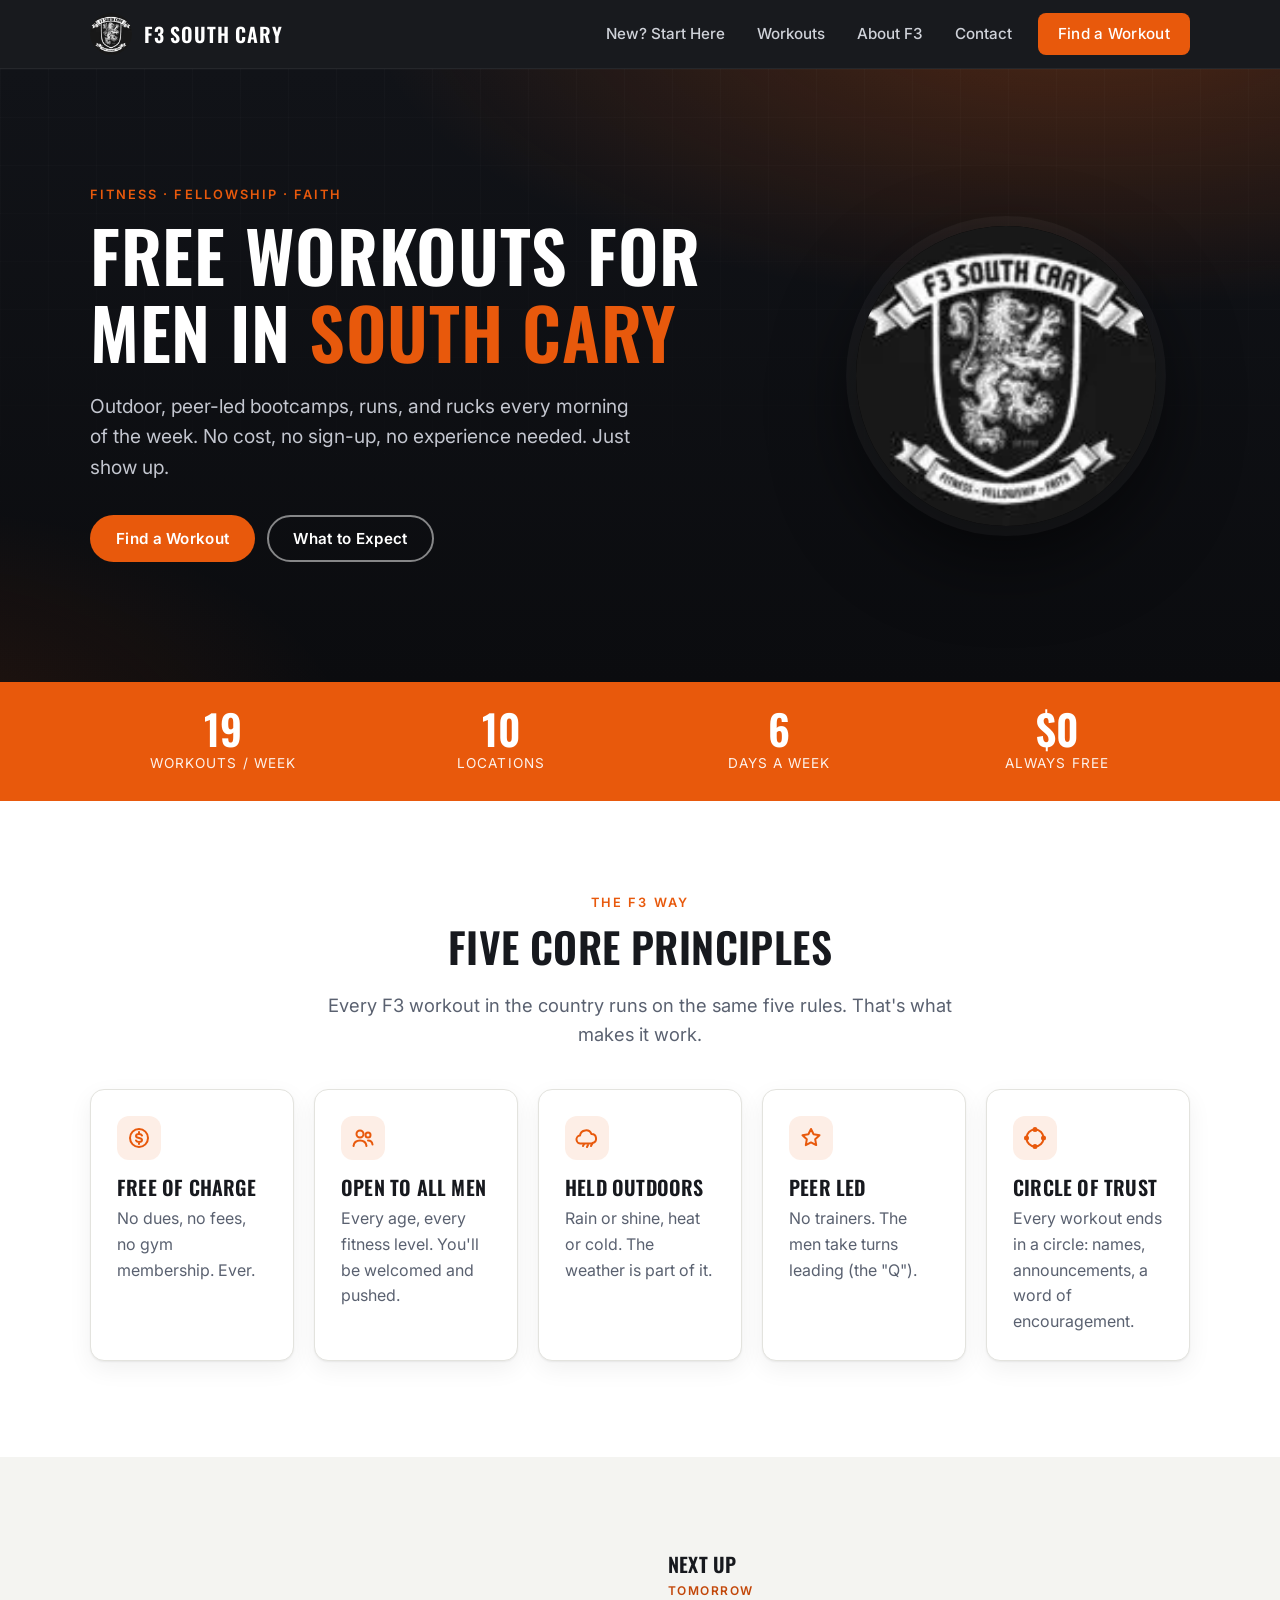
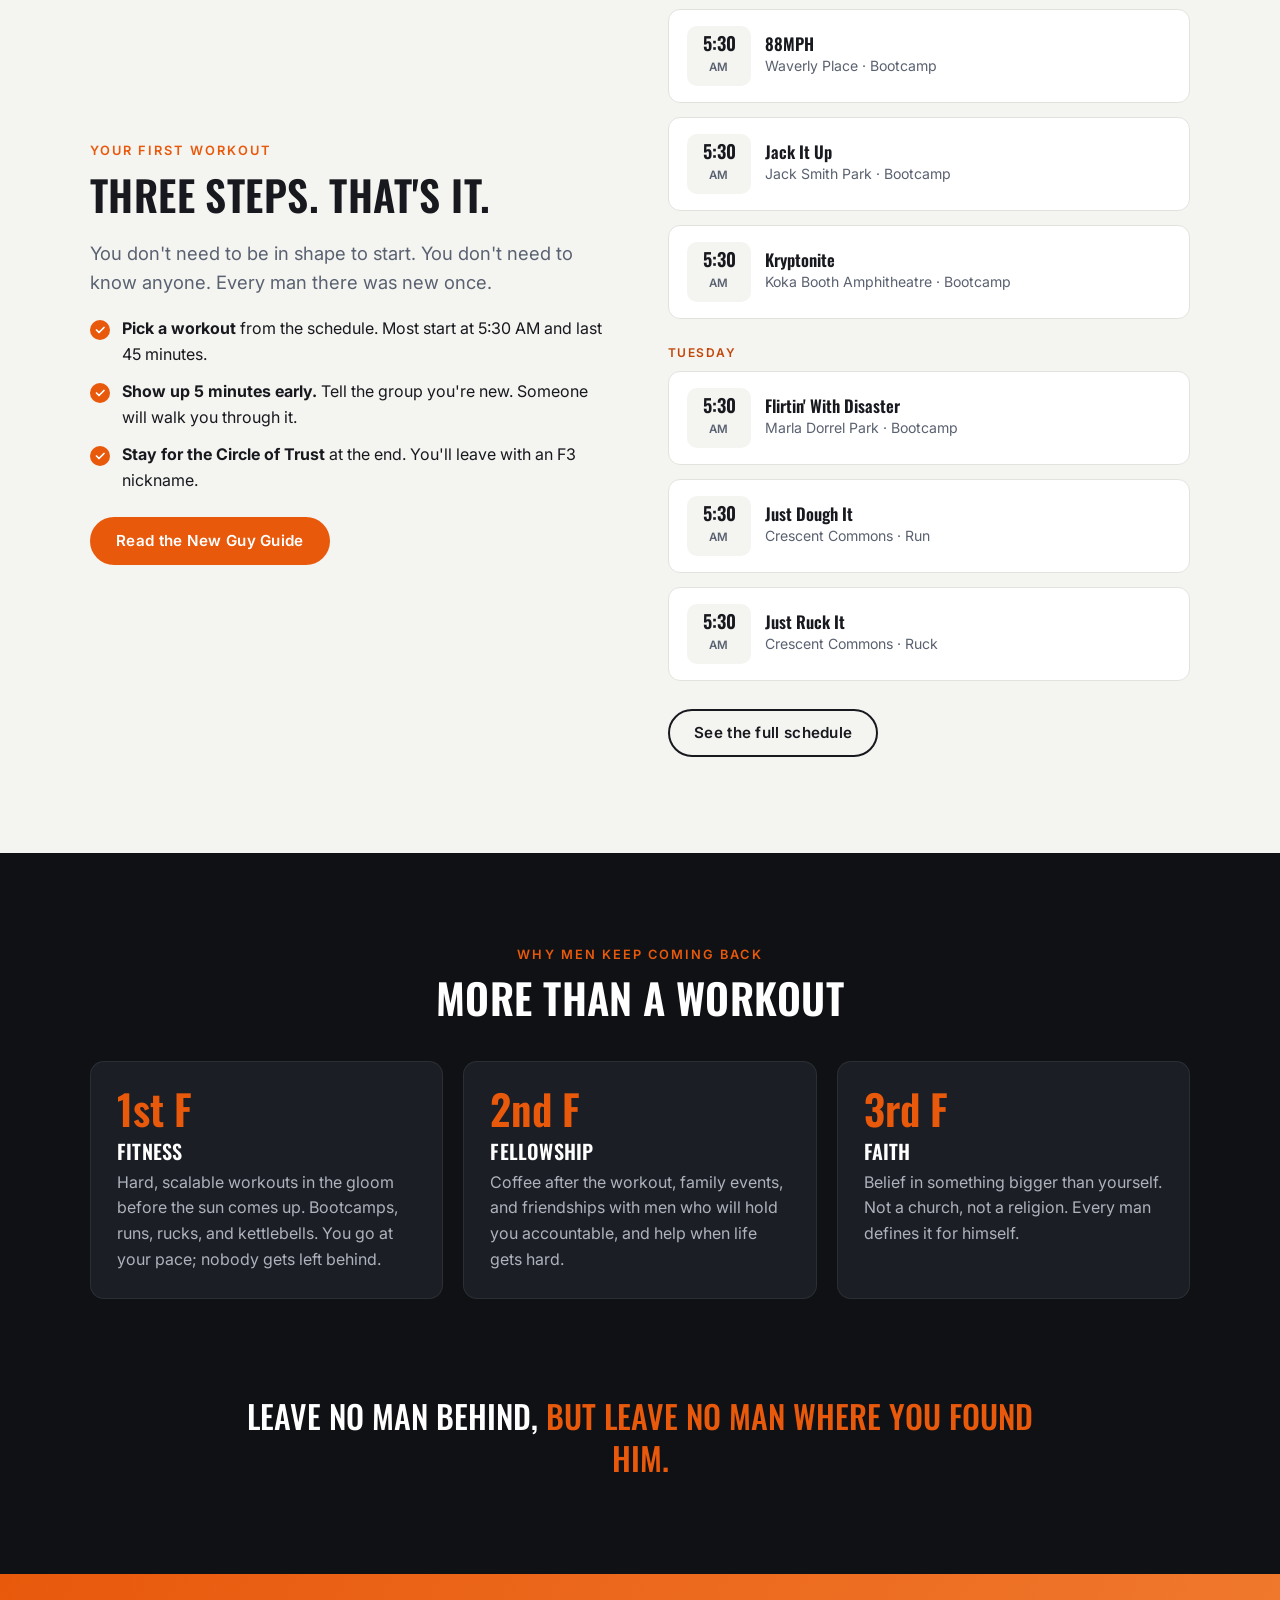
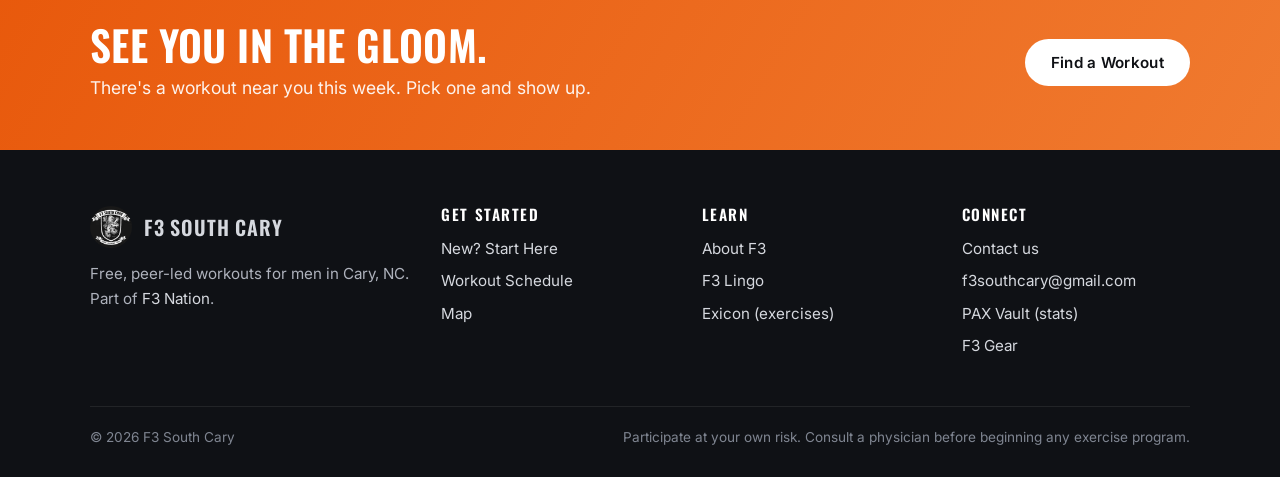
==== index.html @ c0fc6496 "Initial F3 South Cary static site Home, New Guy guide, filterable workout schedule with F3 Nation ma" ====
<!doctype html>
<html lang="en">
<head>
  <meta charset="utf-8">
  <meta name="viewport" content="width=device-width, initial-scale=1">
  <title>F3 South Cary | Free Outdoor Workouts for Men in Cary, NC</title>
  <meta name="description" content="Free, peer-led, outdoor workouts for men in South Cary, NC. Fitness, Fellowship, Faith. Find a workout near you and just show up.">
  <meta property="og:title" content="F3 South Cary">
  <meta property="og:description" content="Free, peer-led, outdoor workouts for men in South Cary, NC. Just show up.">
  <meta property="og:image" content="assets/img/logo.webp">
  <meta name="theme-color" content="#0f1115">
  <link rel="icon" type="image/webp" href="assets/img/logo.webp">
  <link rel="preconnect" href="https://fonts.googleapis.com">
  <link rel="preconnect" href="https://fonts.gstatic.com" crossorigin>
  <link href="https://fonts.googleapis.com/css2?family=Inter:wght@400;500;600&family=Oswald:wght@500;600&display=swap" rel="stylesheet">
  <link rel="stylesheet" href="assets/css/site.css">
</head>
<body>
<a class="skip" href="#main">Skip to content</a>
<header class="site-header">
  <div class="wrap">
    <a class="brand" href="index.html"><img src="assets/img/logo.webp" alt="" width="42" height="42"><span>F3 South Cary</span></a>
    <button class="nav-toggle" aria-label="Menu" aria-expanded="false" aria-controls="site-nav"><svg viewBox="0 0 24 24" fill="none" stroke="currentColor" stroke-width="2" stroke-linecap="round"><path d="M4 7h16M4 12h16M4 17h16"/></svg></button>
    <nav class="nav" id="site-nav">
      <a href="new.html">New? Start Here</a>
      <a href="workouts.html">Workouts</a>
      <a href="about.html">About F3</a>
      <a href="contact.html">Contact</a>
      <a class="btn btn--primary" href="workouts.html">Find a Workout</a>
    </nav>
  </div>
</header>

<main id="main">
  <section class="hero">
    <div class="wrap">
      <div>
        <span class="eyebrow">Fitness · Fellowship · Faith</span>
        <h1>Free workouts for men in <em>South Cary</em></h1>
        <p>Outdoor, peer-led bootcamps, runs, and rucks every morning of the week. No cost, no sign-up, no experience needed. Just show up.</p>
        <div class="btn-row">
          <a class="btn btn--primary" href="workouts.html">Find a Workout</a>
          <a class="btn btn--ghost" href="new.html">What to Expect</a>
        </div>
      </div>
      <div class="hero-crest"><img src="assets/img/logo.webp" alt="F3 South Cary crest"></div>
    </div>
  </section>

  <section class="stats" data-stats aria-label="F3 South Cary at a glance">
    <div class="wrap">
      <div class="stat"><b data-stat="workouts">19</b><span>Workouts / week</span></div>
      <div class="stat"><b data-stat="locations">10</b><span>Locations</span></div>
      <div class="stat"><b data-stat="days">6</b><span>Days a week</span></div>
      <div class="stat"><b>$0</b><span>Always free</span></div>
    </div>
  </section>

  <section class="section">
    <div class="wrap">
      <div class="section-head center">
        <span class="eyebrow">The F3 way</span>
        <h2>Five core principles</h2>
        <p class="lede">Every F3 workout in the country runs on the same five rules. That's what makes it work.</p>
      </div>
      <div class="grid grid--5">
        <div class="card"><div class="icon"><svg viewBox="0 0 24 24" fill="none" stroke="currentColor" stroke-width="2" stroke-linecap="round" stroke-linejoin="round"><circle cx="12" cy="12" r="9"/><path d="M15 9.5c-.5-1-1.6-1.5-3-1.5-1.7 0-3 .8-3 2s1.3 1.7 3 2 3 .8 3 2-1.3 2-3 2c-1.4 0-2.5-.5-3-1.5M12 6v2M12 16v2"/></svg></div><h3>Free of charge</h3><p>No dues, no fees, no gym membership. Ever.</p></div>
        <div class="card"><div class="icon"><svg viewBox="0 0 24 24" fill="none" stroke="currentColor" stroke-width="2" stroke-linecap="round" stroke-linejoin="round"><circle cx="9" cy="8" r="3.5"/><path d="M2.5 20c.5-3.5 3.2-5.5 6.5-5.5s6 2 6.5 5.5"/><circle cx="17" cy="9" r="2.5"/><path d="M17 14.5c2.4 0 4.2 1.6 4.5 4"/></svg></div><h3>Open to all men</h3><p>Every age, every fitness level. You'll be welcomed and pushed.</p></div>
        <div class="card"><div class="icon"><svg viewBox="0 0 24 24" fill="none" stroke="currentColor" stroke-width="2" stroke-linecap="round" stroke-linejoin="round"><path d="M17.5 17a4.5 4.5 0 0 0-1-8.9A6 6 0 0 0 5 9.5 4 4 0 0 0 6 17.5h11.5z"/><path d="M8 20l1-2M12 21l1-2M16 20l1-2"/></svg></div><h3>Held outdoors</h3><p>Rain or shine, heat or cold. The weather is part of it.</p></div>
        <div class="card"><div class="icon"><svg viewBox="0 0 24 24" fill="none" stroke="currentColor" stroke-width="2" stroke-linecap="round" stroke-linejoin="round"><path d="M12 3l2.6 5.3 5.9.9-4.3 4.1 1 5.8L12 16.4l-5.2 2.7 1-5.8-4.3-4.1 5.9-.9z"/></svg></div><h3>Peer led</h3><p>No trainers. The men take turns leading (the "Q").</p></div>
        <div class="card"><div class="icon"><svg viewBox="0 0 24 24" fill="none" stroke="currentColor" stroke-width="2" stroke-linecap="round" stroke-linejoin="round"><circle cx="12" cy="12" r="8.5"/><circle cx="12" cy="3.5" r="1.5" fill="currentColor"/><circle cx="12" cy="20.5" r="1.5" fill="currentColor"/><circle cx="3.5" cy="12" r="1.5" fill="currentColor"/><circle cx="20.5" cy="12" r="1.5" fill="currentColor"/></svg></div><h3>Circle of Trust</h3><p>Every workout ends in a circle: names, announcements, a word of encouragement.</p></div>
      </div>
    </div>
  </section>

  <section class="section section--soft">
    <div class="wrap split">
      <div>
        <span class="eyebrow">Your first workout</span>
        <h2>Three steps. That's it.</h2>
        <p class="lede">You don't need to be in shape to start. You don't need to know anyone. Every man there was new once.</p>
        <ul class="checklist">
          <li><strong>Pick a workout</strong> from the schedule. Most start at 5:30 AM and last 45 minutes.</li>
          <li><strong>Show up 5 minutes early.</strong> Tell the group you're new. Someone will walk you through it.</li>
          <li><strong>Stay for the Circle of Trust</strong> at the end. You'll leave with an F3 nickname.</li>
        </ul>
        <div class="btn-row">
          <a class="btn btn--primary" href="new.html">Read the New Guy Guide</a>
        </div>
      </div>
      <div>
        <h3>Next up</h3>
        <div id="upcoming"><p class="empty">Loading schedule…</p></div>
        <a class="btn btn--outline" href="workouts.html">See the full schedule</a>
      </div>
    </div>
  </section>

  <section class="section section--dark">
    <div class="wrap">
      <div class="section-head center">
        <span class="eyebrow">Why men keep coming back</span>
        <h2>More than a workout</h2>
      </div>
      <div class="grid grid--3">
        <div class="card"><span class="num">1st F</span><h3>Fitness</h3><p>Hard, scalable workouts in the gloom before the sun comes up. Bootcamps, runs, rucks, and kettlebells. You go at your pace; nobody gets left behind.</p></div>
        <div class="card"><span class="num">2nd F</span><h3>Fellowship</h3><p>Coffee after the workout, family events, and friendships with men who will hold you accountable, and help when life gets hard.</p></div>
        <div class="card"><span class="num">3rd F</span><h3>Faith</h3><p>Belief in something bigger than yourself. Not a church, not a religion. Every man defines it for himself.</p></div>
      </div>
    </div>
  </section>

  <section class="section section--dark" style="padding-top:0">
    <div class="wrap center">
      <p class="quote">Leave no man behind, <span>but leave no man where you found him.</span></p>
    </div>
  </section>

  <section class="cta-band">
    <div class="wrap">
      <div>
        <h2>See you in the gloom.</h2>
        <p>There's a workout near you this week. Pick one and show up.</p>
      </div>
      <a class="btn" href="workouts.html">Find a Workout</a>
    </div>
  </section>
</main>

<footer class="site-footer">
  <div class="wrap">
    <div class="footer-grid">
      <div class="footer-brand">
        <a class="brand" href="index.html"><img src="assets/img/logo.webp" alt="" width="42" height="42"><span>F3 South Cary</span></a>
        <p>Free, peer-led workouts for men in Cary, NC. Part of <a href="https://f3nation.com" target="_blank" rel="noopener">F3 Nation</a>.</p>
      </div>
      <div>
        <h4>Get started</h4>
        <ul>
          <li><a href="new.html">New? Start Here</a></li>
          <li><a href="workouts.html">Workout Schedule</a></li>
          <li><a href="workouts.html#map">Map</a></li>
        </ul>
      </div>
      <div>
        <h4>Learn</h4>
        <ul>
          <li><a href="about.html">About F3</a></li>
          <li><a href="new.html#lingo">F3 Lingo</a></li>
          <li><a href="https://f3nation.com/exicon" target="_blank" rel="noopener">Exicon (exercises)</a></li>
        </ul>
      </div>
      <div>
        <h4>Connect</h4>
        <ul>
          <li><a href="contact.html">Contact us</a></li>
          <li><a data-email href="#"></a></li>
          <li><a href="https://pax-vault.f3nation.com" target="_blank" rel="noopener">PAX Vault (stats)</a></li>
          <li><a href="https://f3gear.com" target="_blank" rel="noopener">F3 Gear</a></li>
        </ul>
      </div>
    </div>
    <div class="footer-bottom">
      <span>© <span id="year">2026</span> F3 South Cary</span>
      <span>Participate at your own risk. Consult a physician before beginning any exercise program.</span>
    </div>
  </div>
</footer>
<script src="assets/js/config.js"></script>
<script src="assets/js/site.js"></script>
</body>
</html>
---- assets/css/site.css ----
/* F3 South Cary — site styles */
:root {
  --ink: #0f1115;
  --ink-2: #1b1e24;
  --paper: #ffffff;
  --soft: #f4f4f1;
  --text: #17191e;
  --muted: #5a6170;
  --line: #e3e3de;
  --accent: #e8590c;
  --accent-dark: #c2470a;
  --radius: 14px;
  --shadow: 0 1px 2px rgba(15, 17, 21, .06), 0 8px 24px rgba(15, 17, 21, .06);
  --wrap: 1140px;
  --head: "Oswald", "Arial Narrow", Arial, sans-serif;
  --body: "Inter", system-ui, -apple-system, "Segoe UI", Roboto, sans-serif;

  --t-bootcamp: #3d4452;
  --t-run: #1f6fd1;
  --t-ruck: #6b7a2a;
  --t-kettlebell: #8a3ffc;
  --t-3rdf: #b7791f;
}

*, *::before, *::after { box-sizing: border-box; }
html { scroll-behavior: smooth; -webkit-text-size-adjust: 100%; }
body {
  margin: 0;
  font: 16px/1.6 var(--body);
  color: var(--text);
  background: var(--paper);
  -webkit-font-smoothing: antialiased;
}
img { max-width: 100%; display: block; }
a { color: var(--accent-dark); }
h1, h2, h3, h4 { font-family: var(--head); font-weight: 600; line-height: 1.1; letter-spacing: .01em; margin: 0 0 .5em; text-transform: uppercase; }
h1 { font-size: clamp(2.4rem, 6vw, 4.4rem); }
h2 { font-size: clamp(1.8rem, 4vw, 2.6rem); }
h3 { font-size: 1.25rem; }
p { margin: 0 0 1em; }

.wrap { max-width: var(--wrap); margin: 0 auto; padding: 0 20px; }
.section { padding: clamp(56px, 8vw, 96px) 0; }
.section--soft { background: var(--soft); }
.section--dark { background: var(--ink); color: #e9eaee; }
.section--dark h2, .section--dark h3 { color: #fff; }
.eyebrow { font: 600 .8rem/1 var(--body); letter-spacing: .16em; text-transform: uppercase; color: var(--accent); margin-bottom: 14px; display: block; }
.lede { font-size: 1.15rem; color: var(--muted); max-width: 680px; }
.section--dark .lede { color: #b9bcc5; }
.center { text-align: center; }
.center .lede { margin-left: auto; margin-right: auto; }
.skip { position: absolute; left: -999px; }
.skip:focus { left: 12px; top: 12px; z-index: 100; background: #fff; padding: 8px 12px; border-radius: 8px; }

/* Buttons */
.btn {
  display: inline-flex; align-items: center; gap: .5em; justify-content: center;
  padding: 14px 24px; border-radius: 999px; border: 2px solid transparent;
  font: 600 .95rem/1 var(--body); letter-spacing: .02em; text-decoration: none;
  transition: background .15s, color .15s, border-color .15s, transform .15s;
  cursor: pointer;
}
.btn:hover { transform: translateY(-1px); }
.btn--primary { background: var(--accent); color: #fff; }
.btn--primary:hover { background: var(--accent-dark); }
.btn--ghost { border-color: rgba(255, 255, 255, .5); color: #fff; }
.btn--ghost:hover { border-color: #fff; background: rgba(255, 255, 255, .08); }
.btn--outline { border-color: var(--text); color: var(--text); }
.btn--outline:hover { background: var(--text); color: #fff; }
.btn-row { display: flex; flex-wrap: wrap; gap: 12px; }
.center .btn-row { justify-content: center; }

/* Header */
.site-header {
  position: sticky; top: 0; z-index: 50;
  background: rgba(15, 17, 21, .96); backdrop-filter: saturate(1.4) blur(8px);
  border-bottom: 1px solid rgba(255, 255, 255, .06);
}
.site-header .wrap { display: flex; align-items: center; justify-content: space-between; height: 68px; }
.brand { display: flex; align-items: center; gap: 12px; color: #fff; text-decoration: none; }
.brand img { width: 42px; height: 42px; border-radius: 50%; }
.brand span { font: 600 1.25rem/1 var(--head); letter-spacing: .04em; text-transform: uppercase; }
.nav { display: flex; align-items: center; gap: 4px; }
.nav a { color: #cfd2d9; text-decoration: none; font-weight: 500; font-size: .95rem; padding: 10px 14px; border-radius: 8px; }
.nav a:hover { color: #fff; background: rgba(255, 255, 255, .06); }
.nav a[aria-current="page"] { color: #fff; }
.nav .btn { margin-left: 8px; padding: 11px 18px; color: #fff; }
.nav .btn:hover { background: var(--accent-dark); }
.nav-toggle { display: none; background: none; border: 0; color: #fff; padding: 8px; cursor: pointer; }
.nav-toggle svg { width: 28px; height: 28px; }

@media (max-width: 860px) {
  .nav-toggle { display: block; }
  .nav {
    position: absolute; top: 68px; left: 0; right: 0; flex-direction: column; align-items: stretch;
    background: var(--ink); padding: 8px 16px 20px; gap: 2px;
    border-bottom: 1px solid rgba(255, 255, 255, .08);
    display: none;
  }
  .nav.open { display: flex; }
  .nav a { padding: 14px 12px; font-size: 1.05rem; }
  .nav .btn { margin: 10px 0 0; padding: 16px; }
}

/* Hero */
.hero {
  position: relative; color: #fff; overflow: hidden;
  background:
    radial-gradient(1200px 500px at 85% -10%, rgba(232, 89, 12, .28), transparent 60%),
    radial-gradient(800px 400px at -10% 110%, rgba(232, 89, 12, .12), transparent 60%),
    linear-gradient(180deg, #111318, #0b0c0f);
}
.hero::after {
  content: ""; position: absolute; inset: 0; pointer-events: none; opacity: .5;
  background-image: linear-gradient(rgba(255,255,255,.035) 1px, transparent 1px), linear-gradient(90deg, rgba(255,255,255,.035) 1px, transparent 1px);
  background-size: 48px 48px;
  mask-image: linear-gradient(180deg, #000, transparent 85%);
}
.hero .wrap { position: relative; z-index: 1; display: grid; grid-template-columns: 1.3fr .7fr; gap: 48px; align-items: center; padding-top: clamp(64px, 10vw, 120px); padding-bottom: clamp(64px, 10vw, 120px); }
.hero h1 { margin-bottom: 20px; }
.hero h1 em { font-style: normal; color: var(--accent); }
.hero p { font-size: 1.2rem; color: #c3c6cf; max-width: 560px; margin-bottom: 32px; }
.hero-crest { justify-self: center; width: min(300px, 70vw); aspect-ratio: 1; border-radius: 50%; background: #000; box-shadow: 0 0 0 10px rgba(255,255,255,.04), 0 30px 80px rgba(0,0,0,.6); display: grid; place-items: center; }
.hero-crest img { width: 100%; height: 100%; object-fit: contain; border-radius: 50%; image-rendering: auto; }
.hero--page .wrap { display: block; padding-top: clamp(48px, 8vw, 88px); padding-bottom: clamp(40px, 6vw, 72px); }
.hero--page h1 { font-size: clamp(2.2rem, 5vw, 3.6rem); }
.hero--page p { margin-bottom: 0; }
@media (max-width: 860px) {
  .hero .wrap { grid-template-columns: 1fr; text-align: left; }
  .hero-crest { display: none; }
}

/* Stats strip */
.stats { background: var(--accent); color: #fff; }
.stats .wrap { display: grid; grid-template-columns: repeat(4, 1fr); gap: 12px; padding-top: 26px; padding-bottom: 26px; text-align: center; }
.stat b { display: block; font: 600 clamp(1.8rem, 4vw, 2.6rem)/1 var(--head); }
.stat span { font-size: .85rem; letter-spacing: .08em; text-transform: uppercase; opacity: .92; }
@media (max-width: 600px) { .stats .wrap { grid-template-columns: repeat(2, 1fr); row-gap: 22px; } }

/* Cards / grids */
.grid { display: grid; gap: 20px; }
.grid--5 { grid-template-columns: repeat(5, 1fr); }
.grid--3 { grid-template-columns: repeat(3, 1fr); }
.grid--2 { grid-template-columns: repeat(2, 1fr); }
@media (max-width: 1000px) { .grid--5 { grid-template-columns: repeat(3, 1fr); } }
@media (max-width: 760px) { .grid--5, .grid--3, .grid--2 { grid-template-columns: 1fr; } }
.card { background: var(--paper); border: 1px solid var(--line); border-radius: var(--radius); padding: 26px; box-shadow: var(--shadow); }
.section--dark .card { background: var(--ink-2); border-color: rgba(255,255,255,.07); box-shadow: none; }
.card h3 { margin-bottom: .4em; }
.card p:last-child { margin-bottom: 0; }
.card p { color: var(--muted); }
.section--dark .card p { color: #aeb2bc; }
.icon { width: 44px; height: 44px; border-radius: 12px; background: rgba(232, 89, 12, .1); color: var(--accent); display: grid; place-items: center; margin-bottom: 16px; }
.icon svg { width: 24px; height: 24px; }
.num { font: 600 2.6rem/1 var(--head); color: var(--accent); margin-bottom: 10px; display: block; }
.section-head { margin-bottom: 40px; }

/* Split */
.split { display: grid; grid-template-columns: 1fr 1fr; gap: 56px; align-items: center; }
@media (max-width: 860px) { .split { grid-template-columns: 1fr; gap: 32px; } }
.checklist { list-style: none; padding: 0; margin: 0 0 24px; }
.checklist li { position: relative; padding-left: 32px; margin-bottom: 12px; }
.checklist li::before { content: ""; position: absolute; left: 0; top: 4px; width: 20px; height: 20px; border-radius: 50%; background: var(--accent) url("data:image/svg+xml,%3Csvg xmlns='http://www.w3.org/2000/svg' viewBox='0 0 24 24' fill='none' stroke='white' stroke-width='3.5' stroke-linecap='round' stroke-linejoin='round'%3E%3Cpath d='M5 12l5 5L20 7'/%3E%3C/svg%3E") center/12px no-repeat; }

/* Timeline (what to expect) */
.timeline { list-style: none; padding: 0; margin: 0; border-left: 2px solid var(--line); }
.timeline li { position: relative; padding: 0 0 28px 28px; }
.timeline li::before { content: ""; position: absolute; left: -8px; top: 4px; width: 14px; height: 14px; border-radius: 50%; background: var(--accent); box-shadow: 0 0 0 4px var(--paper); }
.section--soft .timeline li::before { box-shadow: 0 0 0 4px var(--soft); }
.timeline time { font: 600 .8rem/1 var(--body); letter-spacing: .1em; text-transform: uppercase; color: var(--accent-dark); }
.timeline h3 { margin: 6px 0 4px; font-size: 1.15rem; }
.timeline p { color: var(--muted); margin: 0; }

/* FAQ */
.faq { max-width: 820px; margin: 0 auto; }
.faq details { border-bottom: 1px solid var(--line); }
.faq summary { list-style: none; cursor: pointer; padding: 20px 40px 20px 0; font-weight: 600; font-size: 1.08rem; position: relative; }
.faq summary::-webkit-details-marker { display: none; }
.faq summary::after { content: "+"; position: absolute; right: 4px; top: 50%; transform: translateY(-50%); font: 400 1.6rem/1 var(--body); color: var(--accent); transition: transform .2s; }
.faq details[open] summary::after { transform: translateY(-50%) rotate(45deg); }
.faq details p { color: var(--muted); padding-bottom: 12px; }

/* Glossary */
.glossary { display: grid; grid-template-columns: repeat(auto-fill, minmax(240px, 1fr)); gap: 14px; }
.term { background: var(--paper); border: 1px solid var(--line); border-radius: 12px; padding: 16px 18px; }
.term dt { font: 600 1.05rem/1.2 var(--head); text-transform: uppercase; letter-spacing: .03em; }
.term dd { margin: 4px 0 0; color: var(--muted); font-size: .95rem; }

/* CTA band */
.cta-band { background: linear-gradient(120deg, var(--accent), #f07a2f); color: #fff; }
.cta-band .wrap { display: flex; align-items: center; justify-content: space-between; gap: 24px; flex-wrap: wrap; padding-top: 48px; padding-bottom: 48px; }
.cta-band h2 { margin: 0 0 6px; }
.cta-band p { margin: 0; opacity: .92; font-size: 1.1rem; }
.cta-band .btn { background: #fff; color: var(--ink); }
.cta-band .btn:hover { background: var(--ink); color: #fff; }

/* Workouts */
.toolbar { display: flex; flex-wrap: wrap; gap: 14px 28px; align-items: center; margin-bottom: 28px; }
.toolbar-group { display: flex; flex-wrap: wrap; gap: 8px; align-items: center; }
.toolbar-label { font-size: .78rem; font-weight: 600; letter-spacing: .12em; text-transform: uppercase; color: var(--muted); margin-right: 4px; }
.chip {
  border: 1.5px solid var(--line); background: var(--paper); color: var(--text);
  padding: 8px 14px; border-radius: 999px; font: 500 .9rem/1 var(--body); cursor: pointer;
  transition: border-color .15s, background .15s, color .15s;
}
.chip:hover { border-color: var(--text); }
.chip[aria-pressed="true"] { background: var(--ink); border-color: var(--ink); color: #fff; }
.chip .dot { display: inline-block; width: 8px; height: 8px; border-radius: 50%; margin-right: 6px; vertical-align: 1px; }

.day-group { margin-bottom: 36px; }
.day-head { display: flex; align-items: baseline; gap: 12px; border-bottom: 2px solid var(--ink); padding-bottom: 8px; margin-bottom: 16px; }
.day-head h3 { margin: 0; font-size: 1.5rem; }
.day-head .badge-today { background: var(--accent); color: #fff; font: 600 .72rem/1 var(--body); letter-spacing: .1em; text-transform: uppercase; padding: 5px 9px; border-radius: 999px; }
.day-head small { color: var(--muted); font-size: .9rem; }
.wo-list { display: grid; grid-template-columns: repeat(auto-fill, minmax(320px, 1fr)); gap: 16px; }
@media (max-width: 400px) { .wo-list { grid-template-columns: 1fr; } }
.wo {
  display: grid; grid-template-columns: 78px 1fr; gap: 16px;
  background: var(--paper); border: 1px solid var(--line); border-radius: var(--radius); padding: 18px; box-shadow: var(--shadow);
}
.wo-time { text-align: center; background: var(--soft); border-radius: 10px; padding: 10px 4px; align-self: start; }
.wo-time b { display: block; font: 600 1.45rem/1 var(--head); }
.wo-time span { font-size: .72rem; font-weight: 600; letter-spacing: .08em; color: var(--muted); text-transform: uppercase; }
.wo h4 { font-size: 1.2rem; margin: 0 0 6px; text-transform: none; letter-spacing: 0; }
.wo-where { font-weight: 500; margin: 0; }
.wo-addr { color: var(--muted); font-size: .9rem; margin: 0 0 8px; }
.wo-notes { font-size: .92rem; color: var(--muted); margin: 0 0 10px; }
.wo-links { display: flex; flex-wrap: wrap; gap: 6px 16px; font-size: .9rem; font-weight: 600; }
.wo-links a { text-decoration: none; }
.wo-links a:hover { text-decoration: underline; }
.pills { display: flex; flex-wrap: wrap; gap: 6px; margin-bottom: 8px; }
.pill { font: 600 .72rem/1 var(--body); letter-spacing: .06em; text-transform: uppercase; padding: 5px 9px; border-radius: 6px; color: #fff; background: var(--t-bootcamp); }
.pill--run { background: var(--t-run); }
.pill--ruck { background: var(--t-ruck); }
.pill--kettlebell { background: var(--t-kettlebell); }
.pill--3rdf { background: var(--t-3rdf); }
.pill--q { background: transparent; color: var(--text); border: 1px solid var(--line); text-transform: none; letter-spacing: 0; }
.pill--closed { background: #c62828; }
.wo--closed h4, .wo--closed .wo-where { text-decoration: line-through; opacity: .6; }
.empty { padding: 40px; text-align: center; color: var(--muted); border: 2px dashed var(--line); border-radius: var(--radius); }

.loc-group { margin-bottom: 28px; }
.loc-head { display: flex; flex-wrap: wrap; align-items: baseline; justify-content: space-between; gap: 8px; border-bottom: 2px solid var(--ink); padding-bottom: 8px; margin-bottom: 14px; }
.loc-head h3 { margin: 0; font-size: 1.4rem; }
.loc-head a { font-weight: 600; font-size: .9rem; text-decoration: none; }

.map-embed { border-radius: var(--radius); overflow: hidden; border: 1px solid var(--line); box-shadow: var(--shadow); background: var(--soft); }
.map-embed iframe { display: block; width: 100%; height: min(70vh, 560px); border: 0; }
.map-note { font-size: .9rem; color: var(--muted); margin-top: 10px; }

/* Upcoming (home) */
.upcoming { display: grid; grid-template-columns: repeat(auto-fill, minmax(260px, 1fr)); gap: 14px; margin-bottom: 28px; }
.up { background: var(--paper); border: 1px solid var(--line); border-radius: 12px; padding: 16px 18px; display: flex; gap: 14px; align-items: center; text-decoration: none; color: inherit; transition: border-color .15s, transform .15s; }
.up:hover { border-color: var(--accent); transform: translateY(-1px); }
.up .wo-time { min-width: 64px; padding: 8px 4px; }
.up .wo-time b { font-size: 1.15rem; }
.up h4 { margin: 0 0 2px; font-size: 1.05rem; text-transform: none; letter-spacing: 0; }
.up p { margin: 0; color: var(--muted); font-size: .88rem; }
.up-day { font: 600 .75rem/1 var(--body); letter-spacing: .12em; text-transform: uppercase; color: var(--accent-dark); margin: 0 0 12px; }

/* Contact */
.contact-card { display: flex; gap: 18px; align-items: flex-start; }
.contact-card .icon { flex: none; margin: 0; }
.contact-card a { font-weight: 600; word-break: break-word; }

/* Footer */
.site-footer { background: var(--ink); color: #aeb2bc; padding: 56px 0 28px; font-size: .95rem; }
.footer-grid { display: grid; grid-template-columns: 1.4fr 1fr 1fr 1fr; gap: 32px; }
@media (max-width: 860px) { .footer-grid { grid-template-columns: 1fr 1fr; } }
@media (max-width: 480px) { .footer-grid { grid-template-columns: 1fr; } }
.site-footer h4 { color: #fff; font-size: .95rem; letter-spacing: .1em; margin-bottom: 14px; }
.site-footer ul { list-style: none; margin: 0; padding: 0; }
.site-footer li { margin-bottom: 8px; }
.site-footer a { color: #d5d8de; text-decoration: none; }
.site-footer a:hover { color: #fff; text-decoration: underline; }
.footer-brand p { max-width: 320px; margin-top: 14px; }
.footer-bottom { border-top: 1px solid rgba(255, 255, 255, .08); margin-top: 40px; padding-top: 20px; display: flex; flex-wrap: wrap; justify-content: space-between; gap: 10px; font-size: .85rem; color: #7f8591; }

.prose { max-width: 760px; }
.prose p, .prose li { color: var(--muted); }
.prose h2 { margin-top: 1.2em; }
.quote { font: 500 clamp(1.4rem, 3vw, 2rem)/1.3 var(--head); text-transform: uppercase; color: #fff; max-width: 820px; margin: 0 auto; }
.quote span { color: var(--accent); }
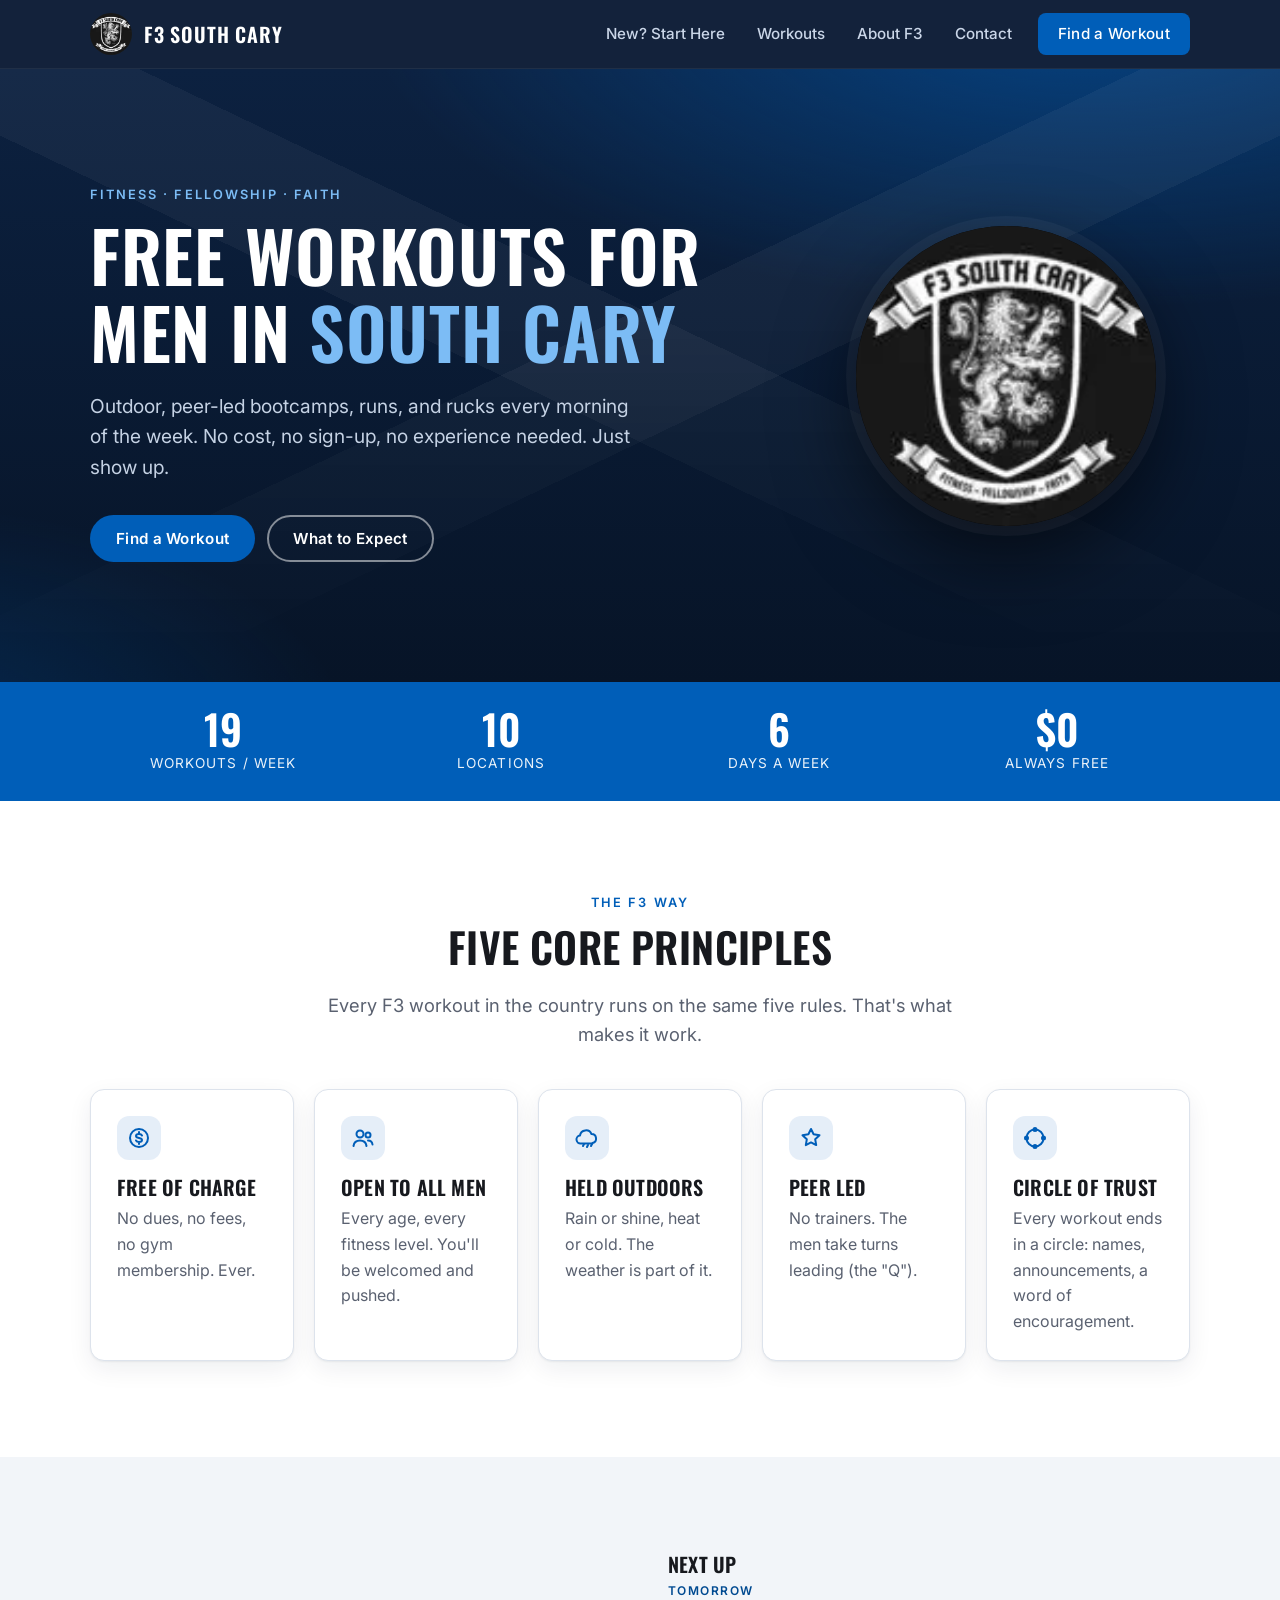
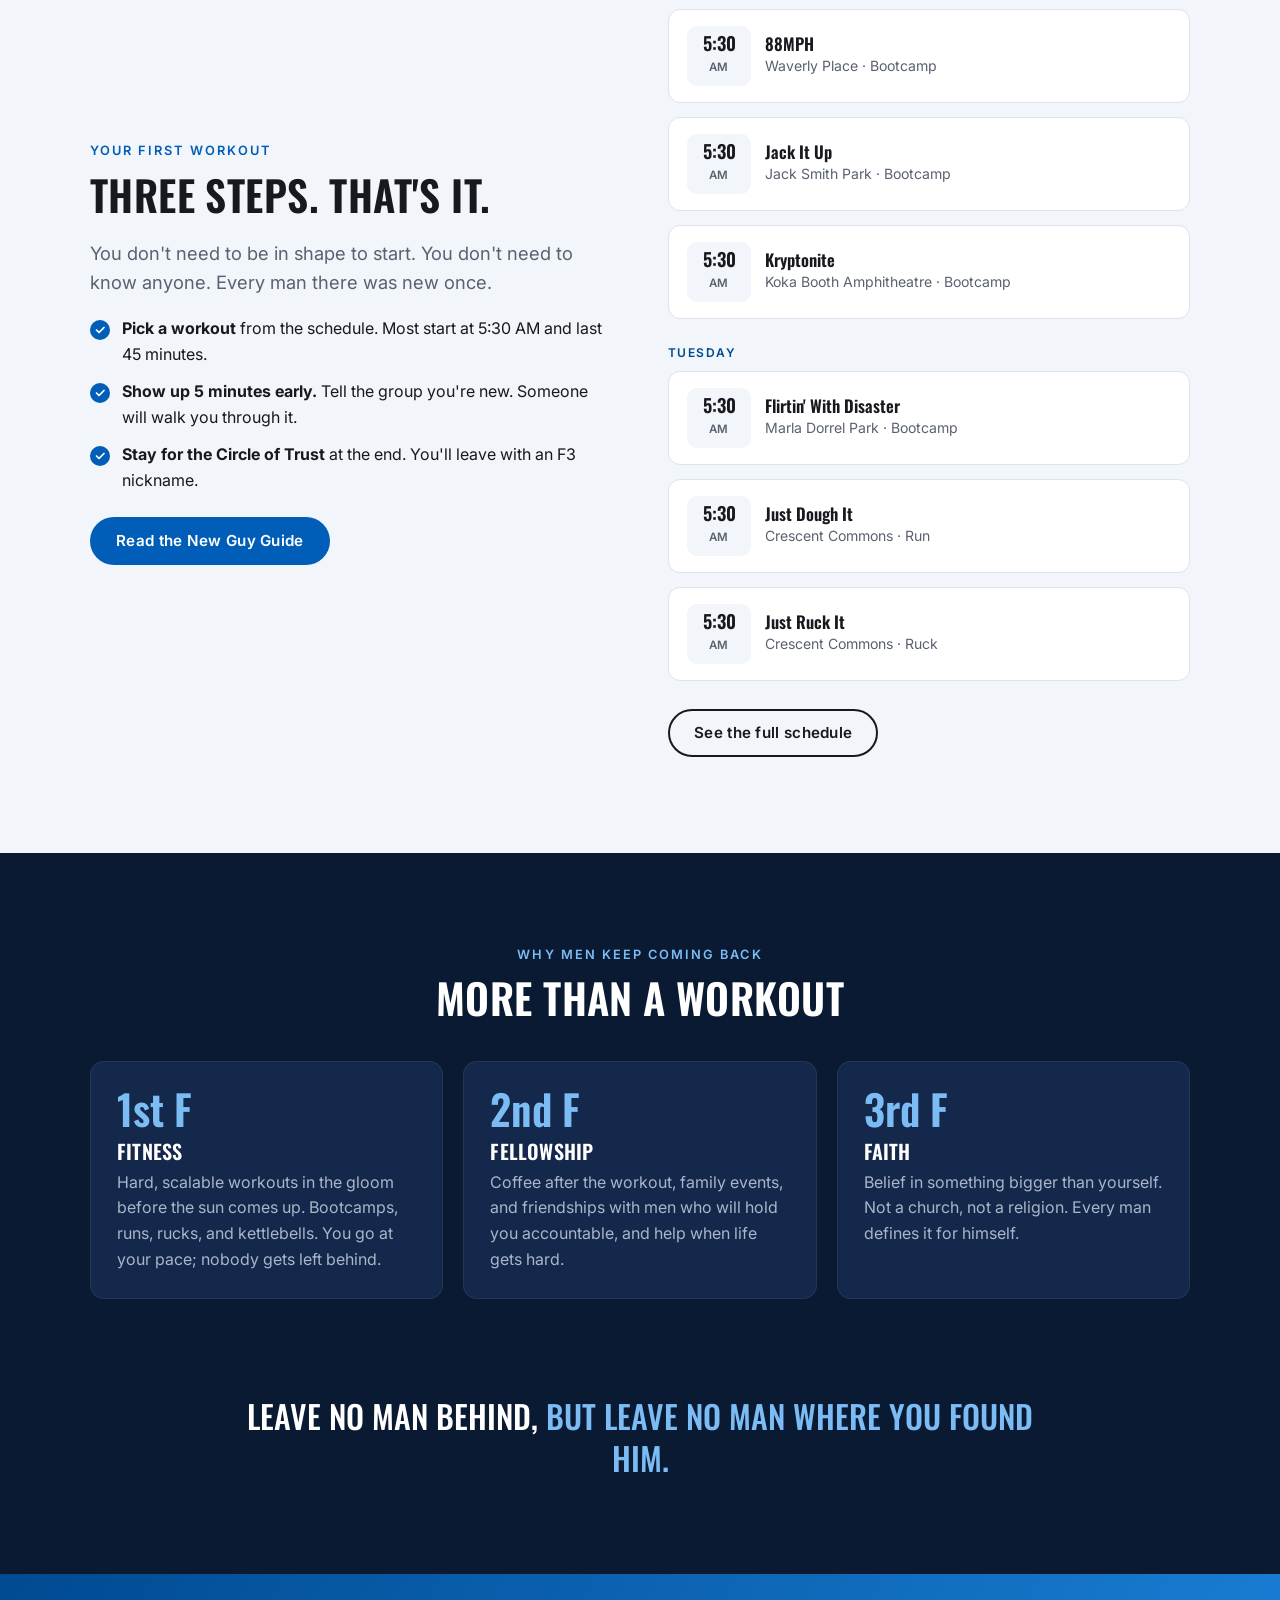
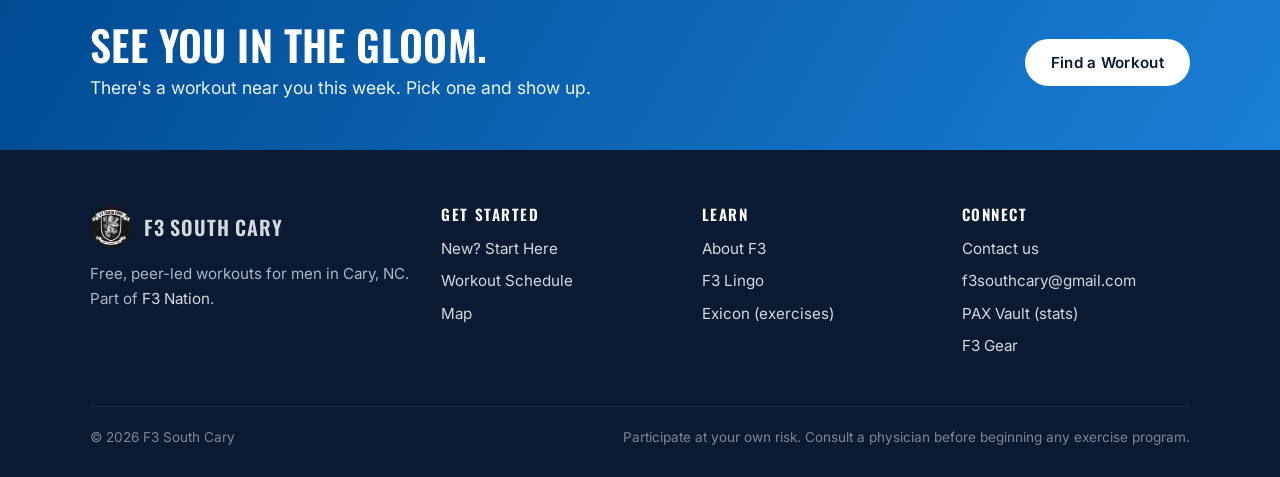
==== commit e57a0e43: "Switch color scheme to Scottish Saltire blue Navy replaces near-black, Saltire blue (#005EB8) replac" ====
--- a/index.html
+++ b/index.html
@@ -8,7 +8,7 @@
   <meta property="og:title" content="F3 South Cary">
   <meta property="og:description" content="Free, peer-led, outdoor workouts for men in South Cary, NC. Just show up.">
   <meta property="og:image" content="assets/img/logo.webp">
-  <meta name="theme-color" content="#0f1115">
+  <meta name="theme-color" content="#0a1a33">
   <link rel="icon" type="image/webp" href="assets/img/logo.webp">
   <link rel="preconnect" href="https://fonts.googleapis.com">
   <link rel="preconnect" href="https://fonts.gstatic.com" crossorigin>
--- a/assets/css/site.css
+++ b/assets/css/site.css
@@ -1,22 +1,23 @@
 /* F3 South Cary — site styles */
 :root {
-  --ink: #0f1115;
-  --ink-2: #1b1e24;
+  --ink: #0a1a33;
+  --ink-2: #13284a;
   --paper: #ffffff;
-  --soft: #f4f4f1;
+  --soft: #f2f5f9;
   --text: #17191e;
   --muted: #5a6170;
-  --line: #e3e3de;
-  --accent: #e8590c;
-  --accent-dark: #c2470a;
+  --line: #dde3ec;
+  --accent: #005eb8;
+  --accent-dark: #004a91;
+  --accent-light: #7cbcf5;
   --radius: 14px;
-  --shadow: 0 1px 2px rgba(15, 17, 21, .06), 0 8px 24px rgba(15, 17, 21, .06);
+  --shadow: 0 1px 2px rgba(10, 26, 51, .06), 0 8px 24px rgba(10, 26, 51, .07);
   --wrap: 1140px;
   --head: "Oswald", "Arial Narrow", Arial, sans-serif;
   --body: "Inter", system-ui, -apple-system, "Segoe UI", Roboto, sans-serif;
 
   --t-bootcamp: #3d4452;
-  --t-run: #1f6fd1;
+  --t-run: #0f8a8a;
   --t-ruck: #6b7a2a;
   --t-kettlebell: #8a3ffc;
   --t-3rdf: #b7791f;
@@ -42,11 +43,11 @@
 .wrap { max-width: var(--wrap); margin: 0 auto; padding: 0 20px; }
 .section { padding: clamp(56px, 8vw, 96px) 0; }
 .section--soft { background: var(--soft); }
-.section--dark { background: var(--ink); color: #e9eaee; }
+.section--dark { background: var(--ink); color: #e6ecf5; }
 .section--dark h2, .section--dark h3 { color: #fff; }
 .eyebrow { font: 600 .8rem/1 var(--body); letter-spacing: .16em; text-transform: uppercase; color: var(--accent); margin-bottom: 14px; display: block; }
 .lede { font-size: 1.15rem; color: var(--muted); max-width: 680px; }
-.section--dark .lede { color: #b9bcc5; }
+.section--dark .lede { color: #b3c0d4; }
 .center { text-align: center; }
 .center .lede { margin-left: auto; margin-right: auto; }
 .skip { position: absolute; left: -999px; }
@@ -73,7 +74,7 @@
 /* Header */
 .site-header {
   position: sticky; top: 0; z-index: 50;
-  background: rgba(15, 17, 21, .96); backdrop-filter: saturate(1.4) blur(8px);
+  background: rgba(10, 26, 51, .96); backdrop-filter: saturate(1.4) blur(8px);
   border-bottom: 1px solid rgba(255, 255, 255, .06);
 }
 .site-header .wrap { display: flex; align-items: center; justify-content: space-between; height: 68px; }
@@ -81,7 +82,7 @@
 .brand img { width: 42px; height: 42px; border-radius: 50%; }
 .brand span { font: 600 1.25rem/1 var(--head); letter-spacing: .04em; text-transform: uppercase; }
 .nav { display: flex; align-items: center; gap: 4px; }
-.nav a { color: #cfd2d9; text-decoration: none; font-weight: 500; font-size: .95rem; padding: 10px 14px; border-radius: 8px; }
+.nav a { color: #cad6e8; text-decoration: none; font-weight: 500; font-size: .95rem; padding: 10px 14px; border-radius: 8px; }
 .nav a:hover { color: #fff; background: rgba(255, 255, 255, .06); }
 .nav a[aria-current="page"] { color: #fff; }
 .nav .btn { margin-left: 8px; padding: 11px 18px; color: #fff; }
@@ -106,20 +107,23 @@
 .hero {
   position: relative; color: #fff; overflow: hidden;
   background:
-    radial-gradient(1200px 500px at 85% -10%, rgba(232, 89, 12, .28), transparent 60%),
-    radial-gradient(800px 400px at -10% 110%, rgba(232, 89, 12, .12), transparent 60%),
-    linear-gradient(180deg, #111318, #0b0c0f);
+    radial-gradient(1200px 500px at 85% -10%, rgba(0, 94, 184, .55), transparent 60%),
+    radial-gradient(800px 400px at -10% 110%, rgba(0, 94, 184, .3), transparent 60%),
+    linear-gradient(180deg, #0c2140, #071427);
 }
 .hero::after {
-  content: ""; position: absolute; inset: 0; pointer-events: none; opacity: .5;
-  background-image: linear-gradient(rgba(255,255,255,.035) 1px, transparent 1px), linear-gradient(90deg, rgba(255,255,255,.035) 1px, transparent 1px);
-  background-size: 48px 48px;
-  mask-image: linear-gradient(180deg, #000, transparent 85%);
+  /* faint saltire */
+  content: ""; position: absolute; inset: 0; pointer-events: none;
+  background:
+    linear-gradient(to top right, transparent calc(50% - 60px), rgba(255,255,255,.045) calc(50% - 60px), rgba(255,255,255,.045) calc(50% + 60px), transparent calc(50% + 60px)),
+    linear-gradient(to bottom right, transparent calc(50% - 60px), rgba(255,255,255,.045) calc(50% - 60px), rgba(255,255,255,.045) calc(50% + 60px), transparent calc(50% + 60px));
+  mask-image: linear-gradient(180deg, #000 40%, transparent);
 }
 .hero .wrap { position: relative; z-index: 1; display: grid; grid-template-columns: 1.3fr .7fr; gap: 48px; align-items: center; padding-top: clamp(64px, 10vw, 120px); padding-bottom: clamp(64px, 10vw, 120px); }
 .hero h1 { margin-bottom: 20px; }
-.hero h1 em { font-style: normal; color: var(--accent); }
-.hero p { font-size: 1.2rem; color: #c3c6cf; max-width: 560px; margin-bottom: 32px; }
+.hero h1 em { font-style: normal; color: var(--accent-light); }
+.hero .eyebrow, .section--dark .eyebrow, .section--dark .num, .section--dark .quote span { color: var(--accent-light); }
+.hero p { font-size: 1.2rem; color: #c5d2e4; max-width: 560px; margin-bottom: 32px; }
 .hero-crest { justify-self: center; width: min(300px, 70vw); aspect-ratio: 1; border-radius: 50%; background: #000; box-shadow: 0 0 0 10px rgba(255,255,255,.04), 0 30px 80px rgba(0,0,0,.6); display: grid; place-items: center; }
 .hero-crest img { width: 100%; height: 100%; object-fit: contain; border-radius: 50%; image-rendering: auto; }
 .hero--page .wrap { display: block; padding-top: clamp(48px, 8vw, 88px); padding-bottom: clamp(40px, 6vw, 72px); }
@@ -149,8 +153,8 @@
 .card h3 { margin-bottom: .4em; }
 .card p:last-child { margin-bottom: 0; }
 .card p { color: var(--muted); }
-.section--dark .card p { color: #aeb2bc; }
-.icon { width: 44px; height: 44px; border-radius: 12px; background: rgba(232, 89, 12, .1); color: var(--accent); display: grid; place-items: center; margin-bottom: 16px; }
+.section--dark .card p { color: #a9b6ca; }
+.icon { width: 44px; height: 44px; border-radius: 12px; background: rgba(0, 94, 184, .1); color: var(--accent); display: grid; place-items: center; margin-bottom: 16px; }
 .icon svg { width: 24px; height: 24px; }
 .num { font: 600 2.6rem/1 var(--head); color: var(--accent); margin-bottom: 10px; display: block; }
 .section-head { margin-bottom: 40px; }
@@ -187,7 +191,7 @@
 .term dd { margin: 4px 0 0; color: var(--muted); font-size: .95rem; }
 
 /* CTA band */
-.cta-band { background: linear-gradient(120deg, var(--accent), #f07a2f); color: #fff; }
+.cta-band { background: linear-gradient(120deg, var(--accent-dark), #1a7fd6); color: #fff; }
 .cta-band .wrap { display: flex; align-items: center; justify-content: space-between; gap: 24px; flex-wrap: wrap; padding-top: 48px; padding-bottom: 48px; }
 .cta-band h2 { margin: 0 0 6px; }
 .cta-band p { margin: 0; opacity: .92; font-size: 1.1rem; }
@@ -264,7 +268,7 @@
 .contact-card a { font-weight: 600; word-break: break-word; }
 
 /* Footer */
-.site-footer { background: var(--ink); color: #aeb2bc; padding: 56px 0 28px; font-size: .95rem; }
+.site-footer { background: var(--ink); color: #a9b6ca; padding: 56px 0 28px; font-size: .95rem; }
 .footer-grid { display: grid; grid-template-columns: 1.4fr 1fr 1fr 1fr; gap: 32px; }
 @media (max-width: 860px) { .footer-grid { grid-template-columns: 1fr 1fr; } }
 @media (max-width: 480px) { .footer-grid { grid-template-columns: 1fr; } }
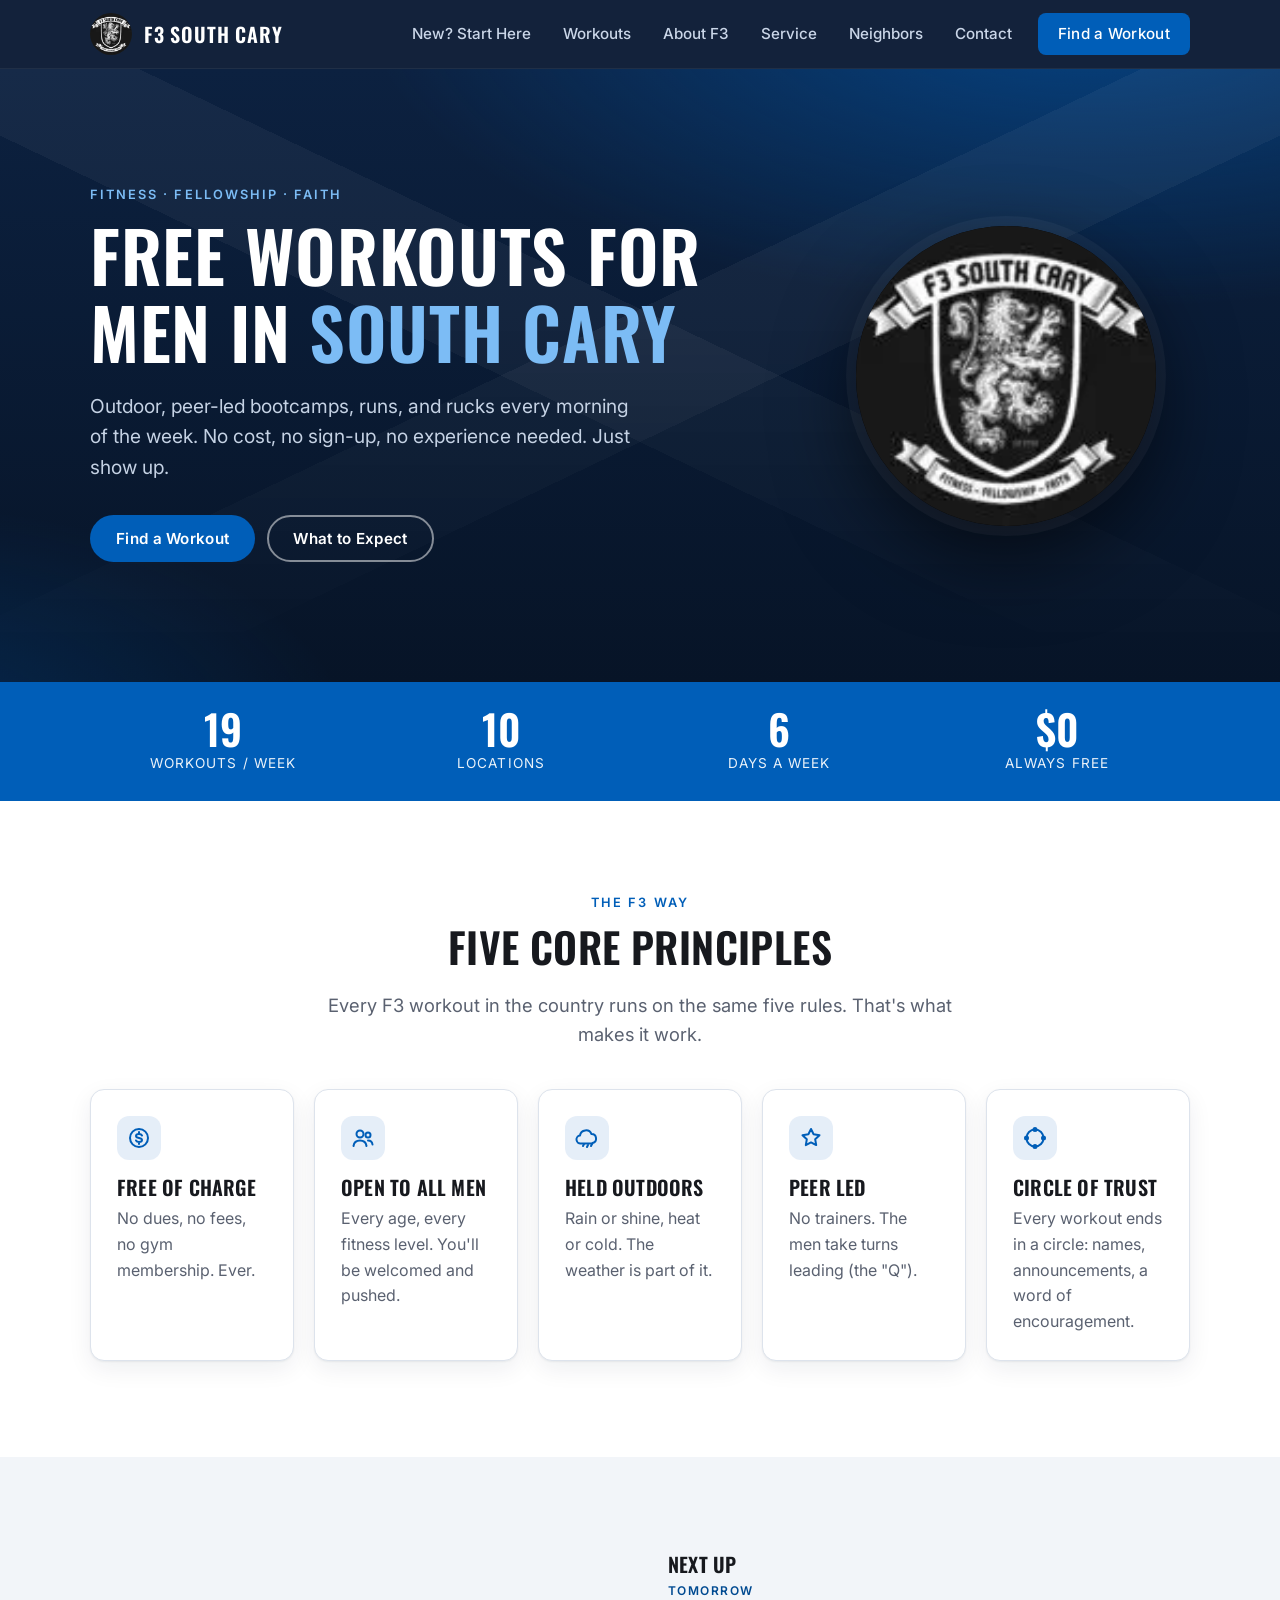
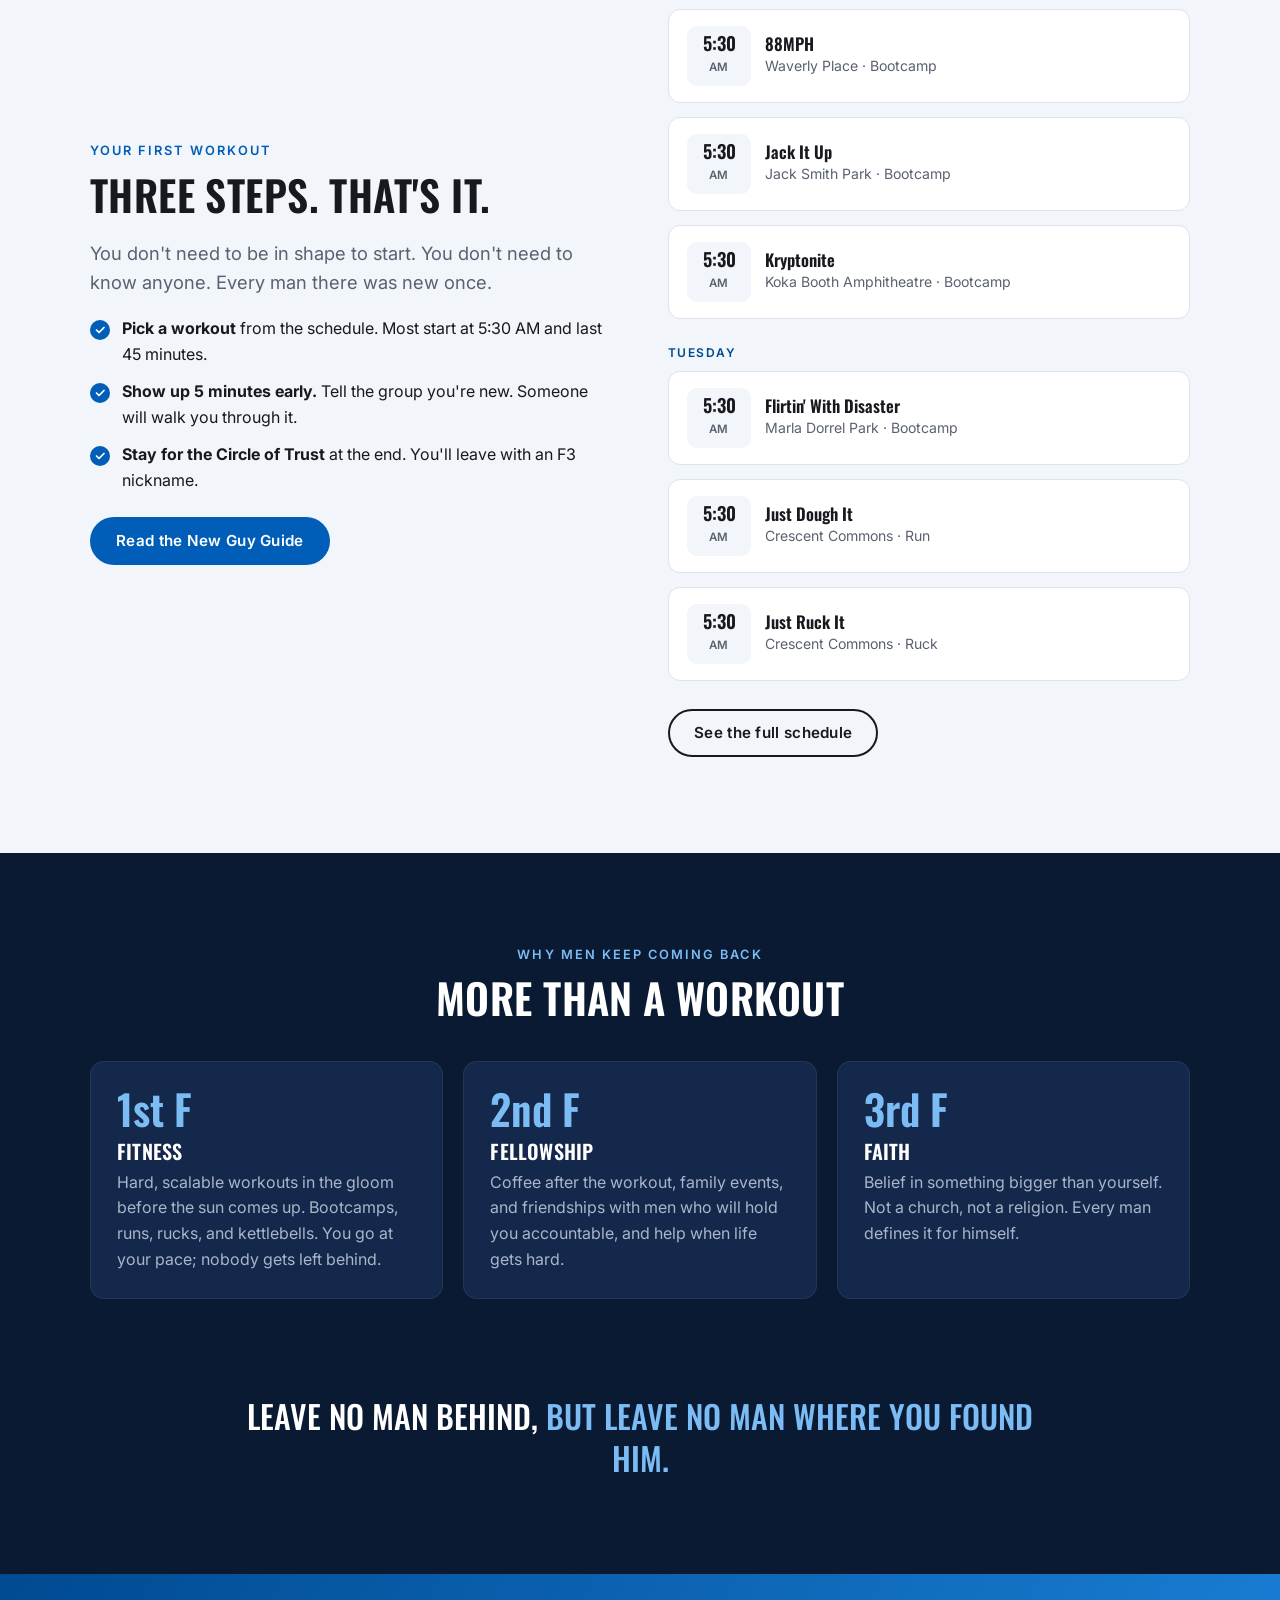
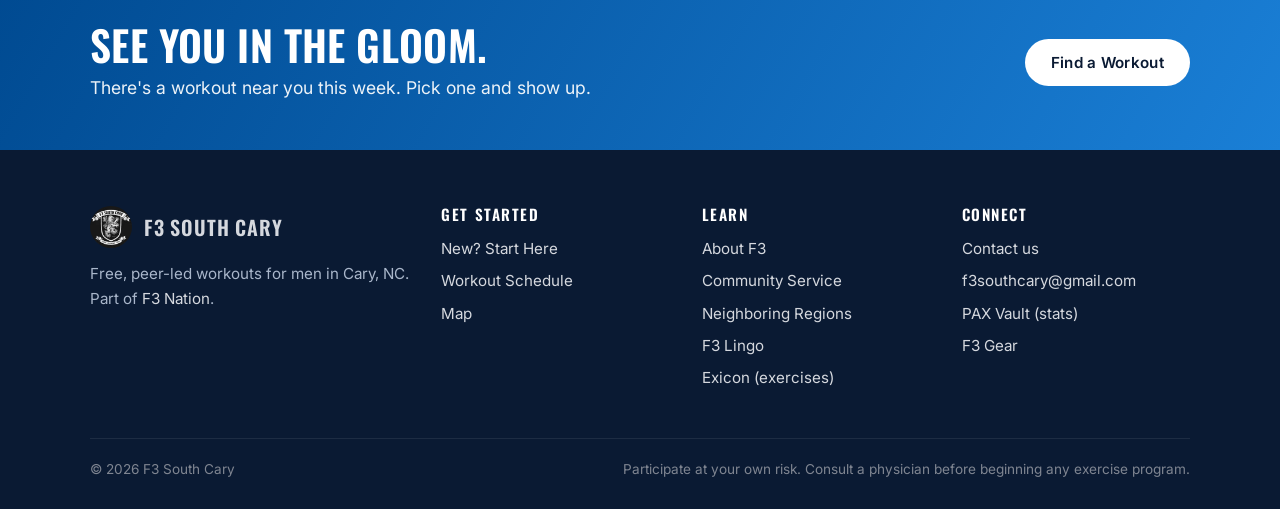
==== commit 13a5bf15: "Add Service and Neighbors pages Content from the f3-southcary.workers.dev mockup, restyled to match " ====
--- a/index.html
+++ b/index.html
@@ -13,7 +13,7 @@
   <link rel="preconnect" href="https://fonts.googleapis.com">
   <link rel="preconnect" href="https://fonts.gstatic.com" crossorigin>
   <link href="https://fonts.googleapis.com/css2?family=Inter:wght@400;500;600&family=Oswald:wght@500;600&display=swap" rel="stylesheet">
-  <link rel="stylesheet" href="assets/css/site.css">
+  <link rel="stylesheet" href="assets/css/site.css?v=3">
 </head>
 <body>
 <a class="skip" href="#main">Skip to content</a>
@@ -25,6 +25,8 @@
       <a href="new.html">New? Start Here</a>
       <a href="workouts.html">Workouts</a>
       <a href="about.html">About F3</a>
+      <a href="service.html">Service</a>
+      <a href="neighbors.html">Neighbors</a>
       <a href="contact.html">Contact</a>
       <a class="btn btn--primary" href="workouts.html">Find a Workout</a>
     </nav>
@@ -146,6 +148,8 @@
         <h4>Learn</h4>
         <ul>
           <li><a href="about.html">About F3</a></li>
+          <li><a href="service.html">Community Service</a></li>
+          <li><a href="neighbors.html">Neighboring Regions</a></li>
           <li><a href="new.html#lingo">F3 Lingo</a></li>
           <li><a href="https://f3nation.com/exicon" target="_blank" rel="noopener">Exicon (exercises)</a></li>
         </ul>
@@ -166,7 +170,7 @@
     </div>
   </div>
 </footer>
-<script src="assets/js/config.js"></script>
-<script src="assets/js/site.js"></script>
+<script src="assets/js/config.js?v=3"></script>
+<script src="assets/js/site.js?v=3"></script>
 </body>
 </html>
--- a/assets/css/site.css
+++ b/assets/css/site.css
@@ -90,7 +90,7 @@
 .nav-toggle { display: none; background: none; border: 0; color: #fff; padding: 8px; cursor: pointer; }
 .nav-toggle svg { width: 28px; height: 28px; }
 
-@media (max-width: 860px) {
+@media (max-width: 1080px) {
   .nav-toggle { display: block; }
   .nav {
     position: absolute; top: 68px; left: 0; right: 0; flex-direction: column; align-items: stretch;
@@ -285,3 +285,8 @@
 .prose h2 { margin-top: 1.2em; }
 .quote { font: 500 clamp(1.4rem, 3vw, 2rem)/1.3 var(--head); text-transform: uppercase; color: #fff; max-width: 820px; margin: 0 auto; }
 .quote span { color: var(--accent); }
+
+.region-card { text-decoration: none; color: inherit; transition: border-color .15s, transform .15s; }
+.region-card:hover { border-color: var(--accent); transform: translateY(-2px); }
+.region-card h3 { color: var(--accent-dark); }
+.card .checklist:last-child { margin-bottom: 0; }
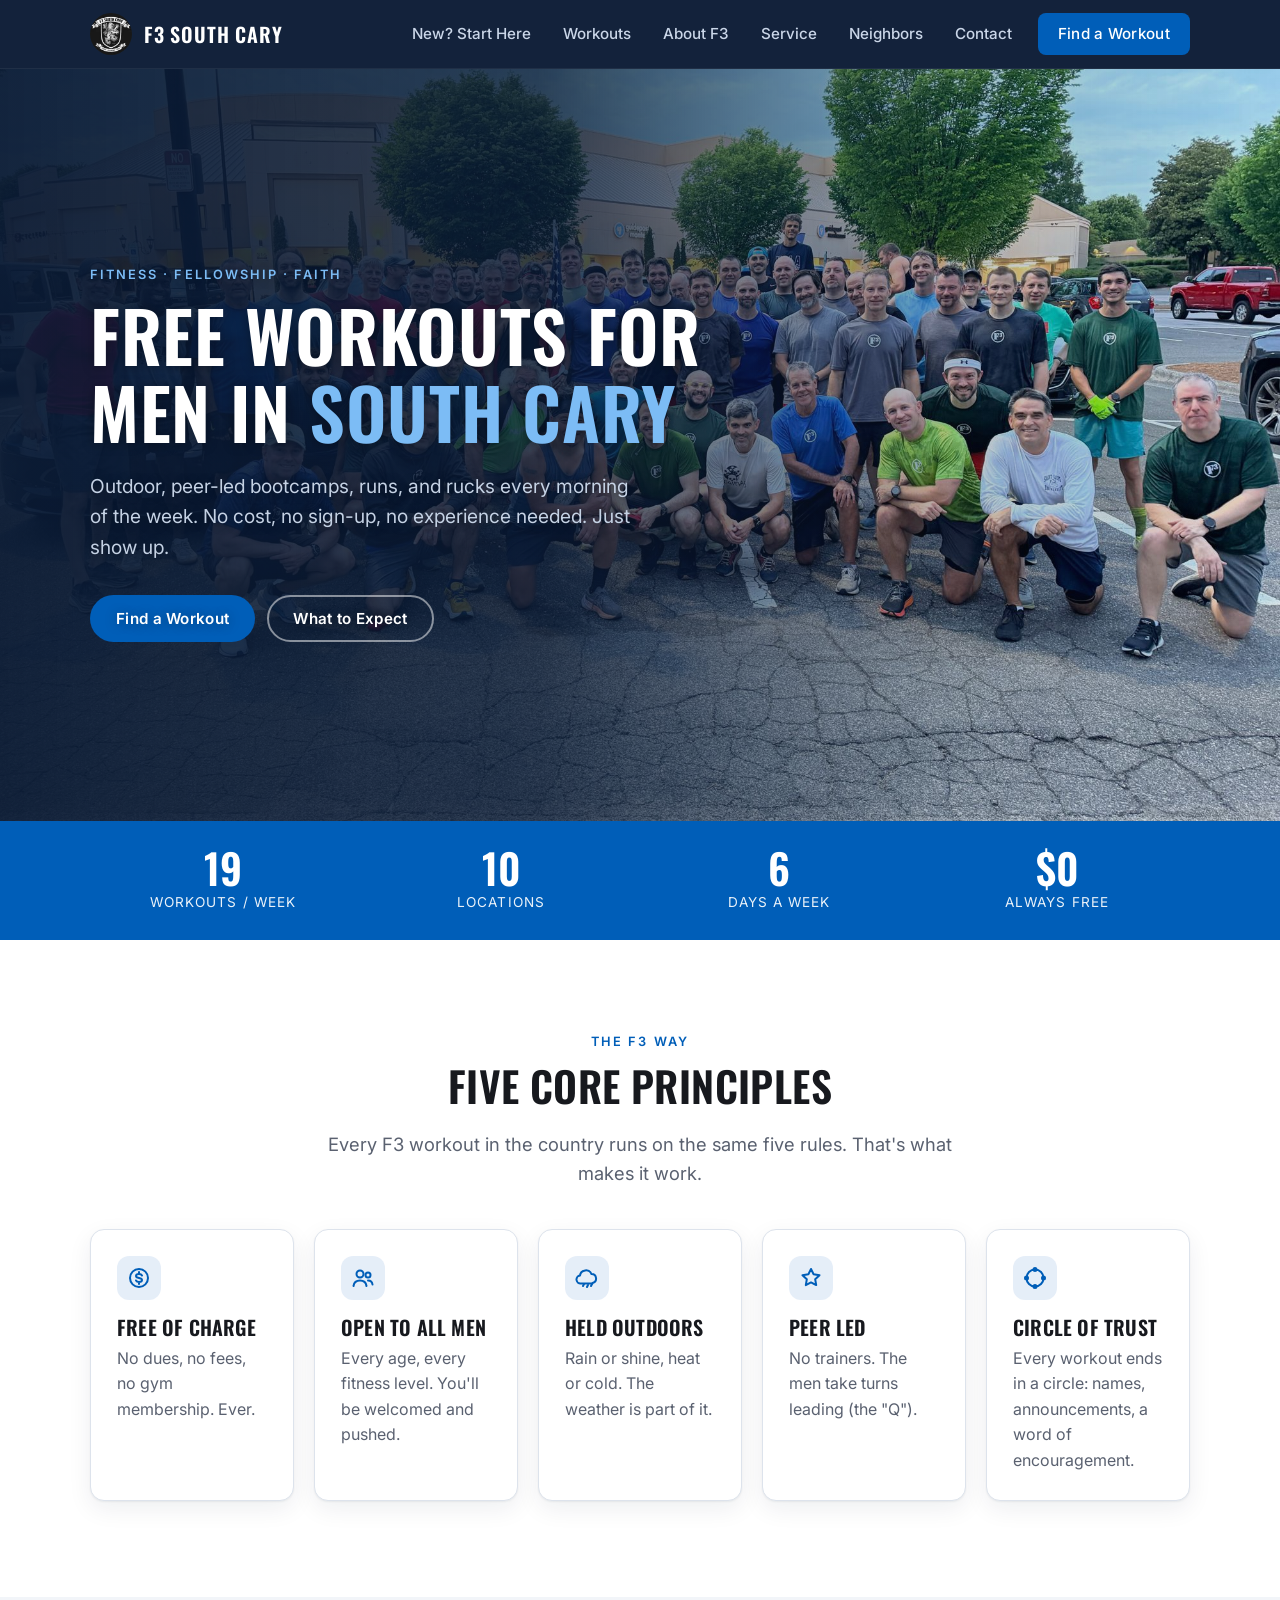
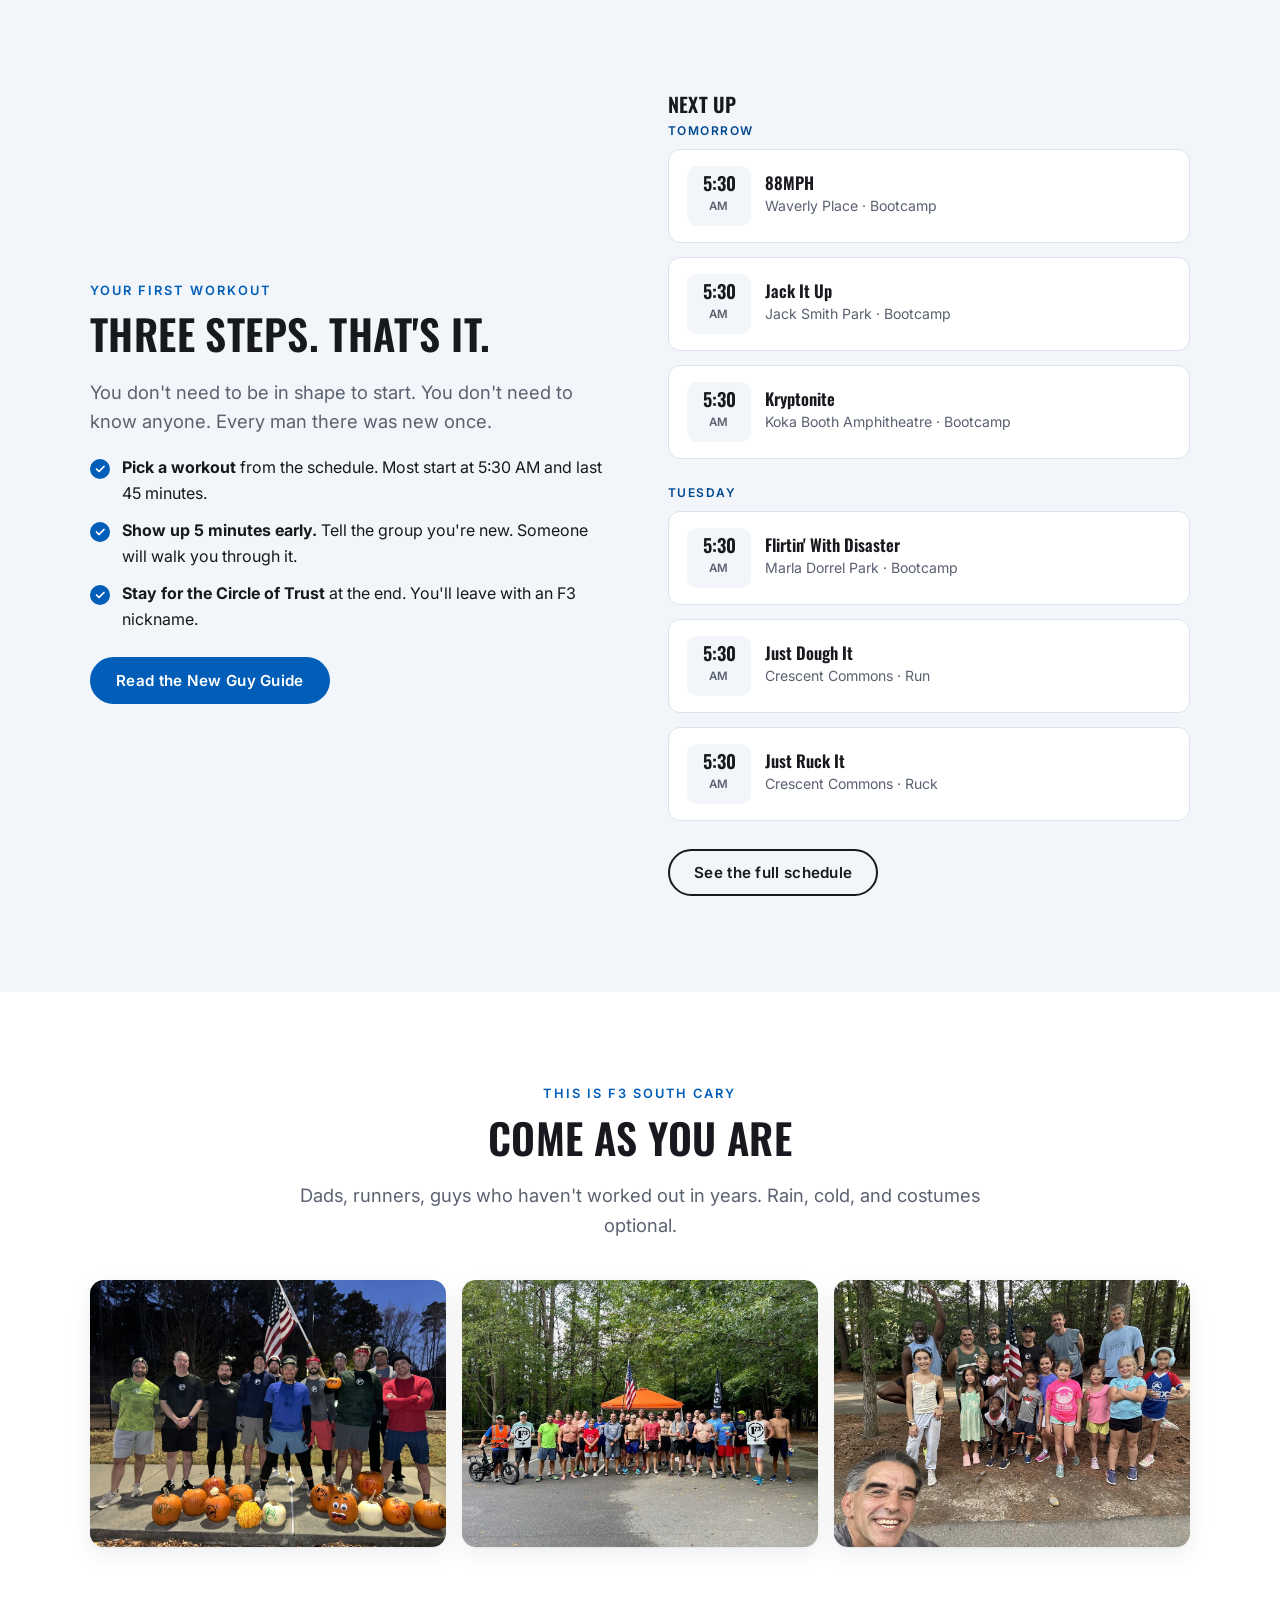
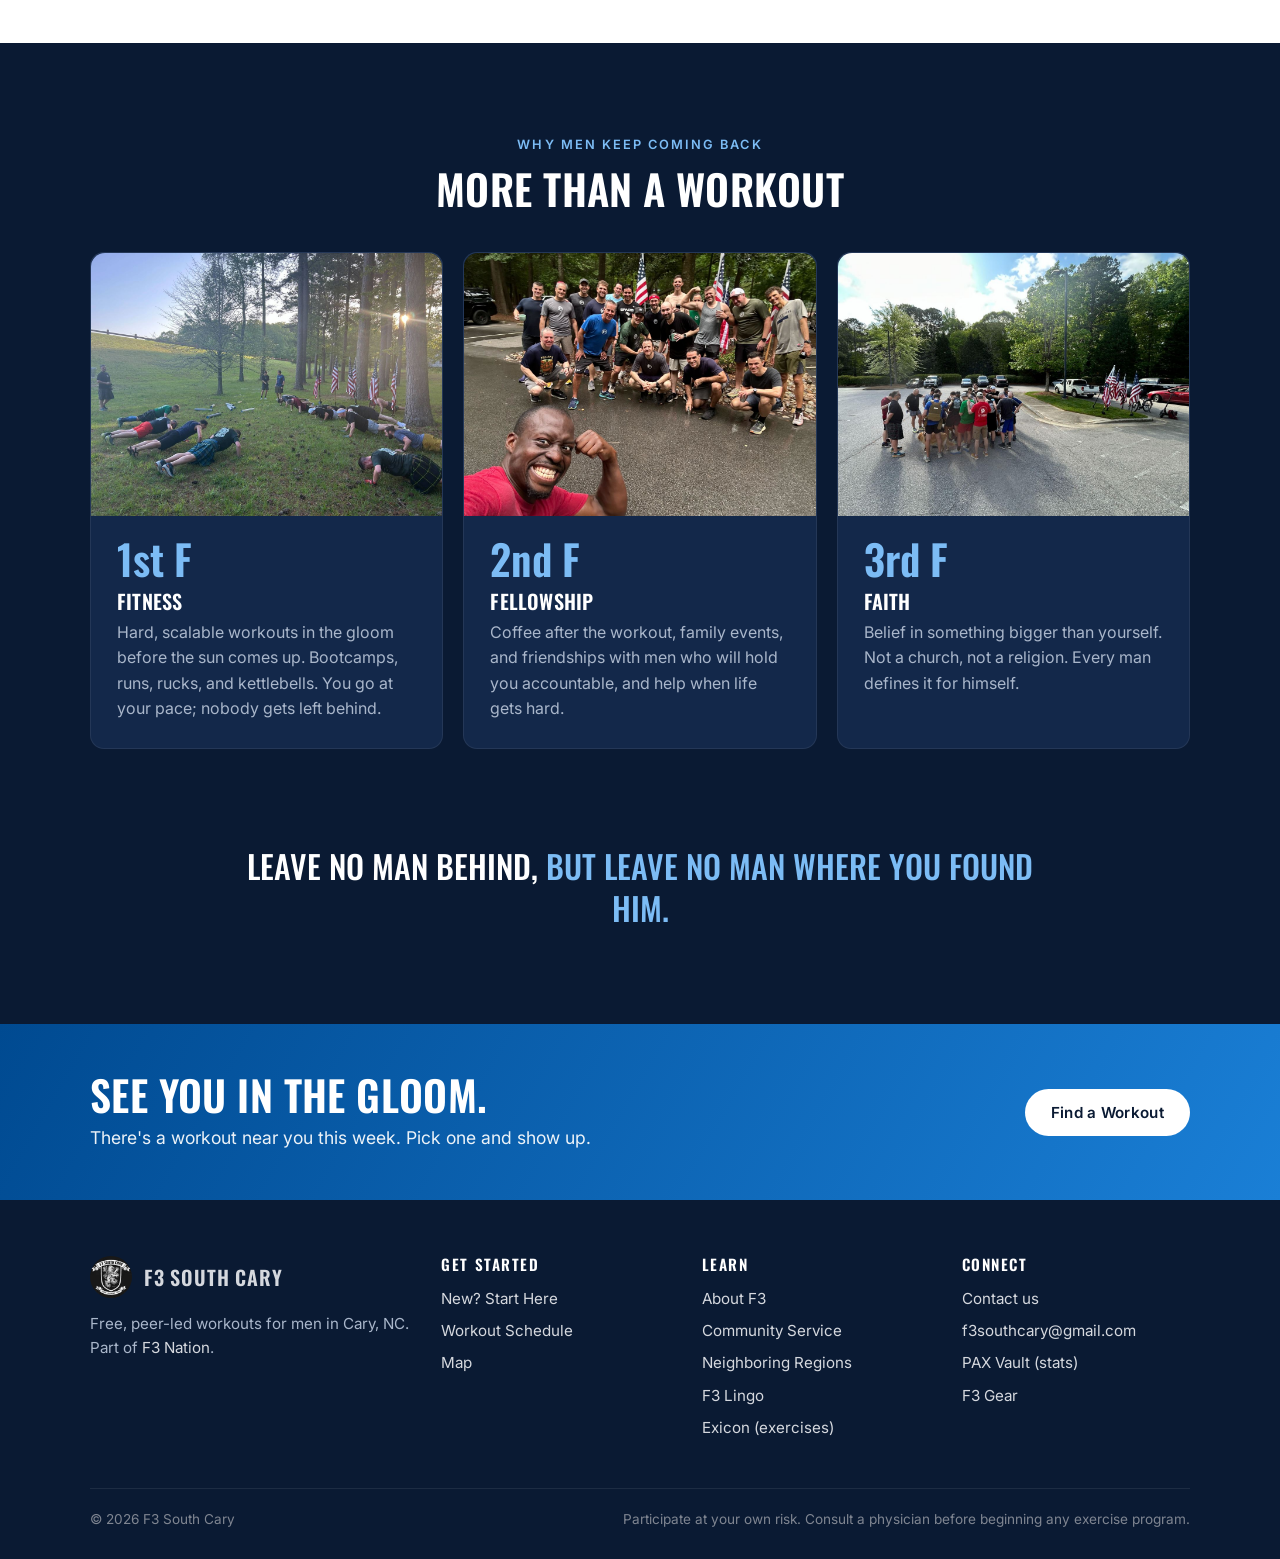
==== commit 71972ddb: "Personalize site with South Cary photos Photo headers on Home, Start Here, Workouts, and Neighbors; " ====
--- a/index.html
+++ b/index.html
@@ -13,7 +13,7 @@
   <link rel="preconnect" href="https://fonts.googleapis.com">
   <link rel="preconnect" href="https://fonts.gstatic.com" crossorigin>
   <link href="https://fonts.googleapis.com/css2?family=Inter:wght@400;500;600&family=Oswald:wght@500;600&display=swap" rel="stylesheet">
-  <link rel="stylesheet" href="assets/css/site.css?v=3">
+  <link rel="stylesheet" href="assets/css/site.css?v=5">
 </head>
 <body>
 <a class="skip" href="#main">Skip to content</a>
@@ -34,7 +34,7 @@
 </header>
 
 <main id="main">
-  <section class="hero">
+  <section class="hero hero--photo hero--home">
     <div class="wrap">
       <div>
         <span class="eyebrow">Fitness · Fellowship · Faith</span>
@@ -45,7 +45,6 @@
           <a class="btn btn--ghost" href="new.html">What to Expect</a>
         </div>
       </div>
-      <div class="hero-crest"><img src="assets/img/logo.webp" alt="F3 South Cary crest"></div>
     </div>
   </section>
 
@@ -98,6 +97,21 @@
     </div>
   </section>
 
+  <section class="section">
+    <div class="wrap">
+      <div class="section-head center">
+        <span class="eyebrow">This is F3 South Cary</span>
+        <h2>Come as you are</h2>
+        <p class="lede">Dads, runners, guys who haven't worked out in years. Rain, cold, and costumes optional.</p>
+      </div>
+      <div class="gallery gallery--3">
+        <figure><img src="assets/img/pumpkins.jpg" alt="F3 South Cary men lined up behind F3-stenciled pumpkins at dawn" loading="lazy"></figure>
+        <figure><img src="assets/img/post-run-group.jpg" alt="A large group of F3 men with F3 signs after a morning run" loading="lazy"></figure>
+        <figure><img src="assets/img/family-workout.jpg" alt="F3 men and their kids posing with an American flag" loading="lazy"></figure>
+      </div>
+    </div>
+  </section>
+
   <section class="section section--dark">
     <div class="wrap">
       <div class="section-head center">
@@ -105,9 +119,9 @@
         <h2>More than a workout</h2>
       </div>
       <div class="grid grid--3">
-        <div class="card"><span class="num">1st F</span><h3>Fitness</h3><p>Hard, scalable workouts in the gloom before the sun comes up. Bootcamps, runs, rucks, and kettlebells. You go at your pace; nobody gets left behind.</p></div>
-        <div class="card"><span class="num">2nd F</span><h3>Fellowship</h3><p>Coffee after the workout, family events, and friendships with men who will hold you accountable, and help when life gets hard.</p></div>
-        <div class="card"><span class="num">3rd F</span><h3>Faith</h3><p>Belief in something bigger than yourself. Not a church, not a religion. Every man defines it for himself.</p></div>
+        <div class="card"><img class="card-img" src="assets/img/pushups-kilts.jpg" alt="F3 South Cary men doing push-ups in a park, several in kilts" loading="lazy"><span class="num">1st F</span><h3>Fitness</h3><p>Hard, scalable workouts in the gloom before the sun comes up. Bootcamps, runs, rucks, and kettlebells. You go at your pace; nobody gets left behind.</p></div>
+        <div class="card"><img class="card-img" src="assets/img/coffeeteria.jpg" alt="Group of F3 men with coffee mugs after a workout" loading="lazy"><span class="num">2nd F</span><h3>Fellowship</h3><p>Coffee after the workout, family events, and friendships with men who will hold you accountable, and help when life gets hard.</p></div>
+        <div class="card"><img class="card-img" src="assets/img/cot-prayer.jpg" alt="F3 men gathered in a circle with hands on shoulders" loading="lazy"><span class="num">3rd F</span><h3>Faith</h3><p>Belief in something bigger than yourself. Not a church, not a religion. Every man defines it for himself.</p></div>
       </div>
     </div>
   </section>
@@ -170,7 +184,7 @@
     </div>
   </div>
 </footer>
-<script src="assets/js/config.js?v=3"></script>
-<script src="assets/js/site.js?v=3"></script>
+<script src="assets/js/config.js?v=5"></script>
+<script src="assets/js/site.js?v=5"></script>
 </body>
 </html>
--- a/assets/css/site.css
+++ b/assets/css/site.css
@@ -290,3 +290,34 @@
 .region-card:hover { border-color: var(--accent); transform: translateY(-2px); }
 .region-card h3 { color: var(--accent-dark); }
 .card .checklist:last-child { margin-bottom: 0; }
+
+/* Photos */
+.hero--photo { background: linear-gradient(90deg, rgba(10, 26, 51, .92) 0%, rgba(10, 26, 51, .6) 45%, rgba(10, 26, 51, .1) 100%), var(--hero-img) center 50% / cover no-repeat; }
+.hero--service { --hero-img: url("../img/service-hero.jpg"); }
+.hero--photo::after { display: none; }
+.hero--photo .wrap { padding-top: clamp(72px, 12vw, 140px); padding-bottom: clamp(64px, 10vw, 120px); }
+.gallery { display: grid; grid-template-columns: repeat(4, 1fr); gap: 16px; margin-top: 40px; }
+@media (max-width: 860px) { .gallery { grid-template-columns: repeat(2, 1fr); } }
+.gallery figure, .photo { margin: 0; }
+.gallery img { width: 100%; aspect-ratio: 1 / 1; object-fit: cover; object-position: center 30%; border-radius: var(--radius); box-shadow: var(--shadow); }
+.gallery figcaption, .photo figcaption { font-size: .88rem; color: var(--muted); margin-top: 8px; }
+.photo { margin-top: 24px; }
+.photo img { width: 100%; border-radius: var(--radius); box-shadow: var(--shadow); }
+.photo--wide { margin-top: 48px; }
+.photo--wide img { aspect-ratio: 16 / 7; object-fit: cover; object-position: center 60%; }
+
+.hero--home { --hero-img: url("../img/hero-home.jpg"); background-position: center, center 62%; }
+.hero--home .wrap { grid-template-columns: 1fr; padding-top: clamp(96px, 16vw, 200px); padding-bottom: clamp(88px, 14vw, 180px); }
+.hero--new { --hero-img: url("../img/hero-new.jpg"); background-position: center, center 72%; }
+.hero--workouts { --hero-img: url("../img/hero-workouts.jpg"); background-position: center, center 72%; }
+.hero--neighbors { --hero-img: url("../img/hero-neighbors.jpg"); background-position: center, center 40%; }
+.gallery--3 { grid-template-columns: repeat(3, 1fr); margin-top: 0; }
+.gallery--3 img { aspect-ratio: 4 / 3; object-position: center; }
+@media (max-width: 860px) { .gallery--3 { grid-template-columns: 1fr; } }
+.card-img { display: block; width: calc(100% + 52px); max-width: none; margin: -26px -26px 22px; aspect-ratio: 4 / 3; object-fit: cover; border-radius: var(--radius) var(--radius) 0 0; }
+.hero--photo .wrap > div, .hero--page.hero--photo .wrap { text-shadow: 0 1px 12px rgba(0, 0, 0, .35); }
+.hero--home .wrap > div { max-width: 640px; }
+.hero--photo, .hero--home { background-image: linear-gradient(90deg, rgba(10, 26, 51, .95) 0%, rgba(10, 26, 51, .82) 42%, rgba(10, 26, 51, .25) 75%, rgba(10, 26, 51, .1) 100%), var(--hero-img); }
+@media (max-width: 860px) {
+  .hero--photo, .hero--home { background-image: linear-gradient(rgba(10, 26, 51, .82), rgba(10, 26, 51, .88)), var(--hero-img); }
+}
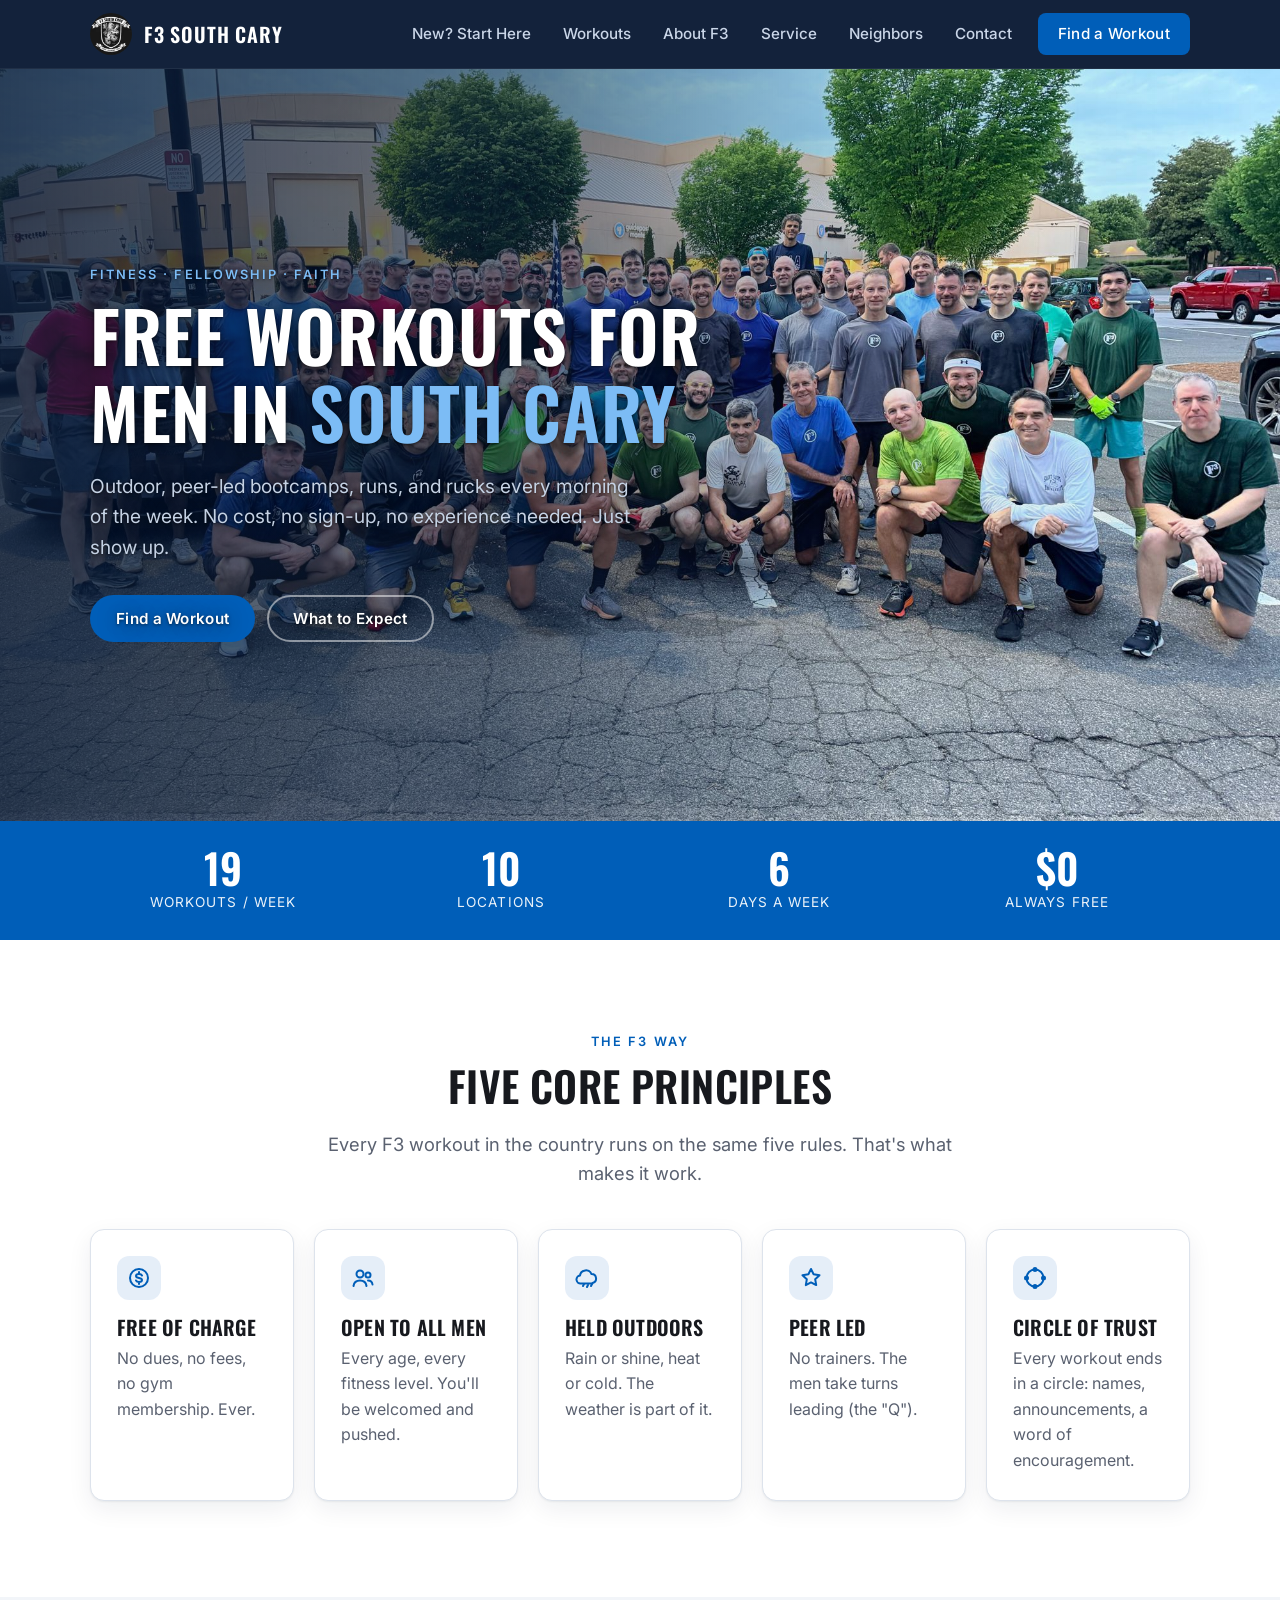
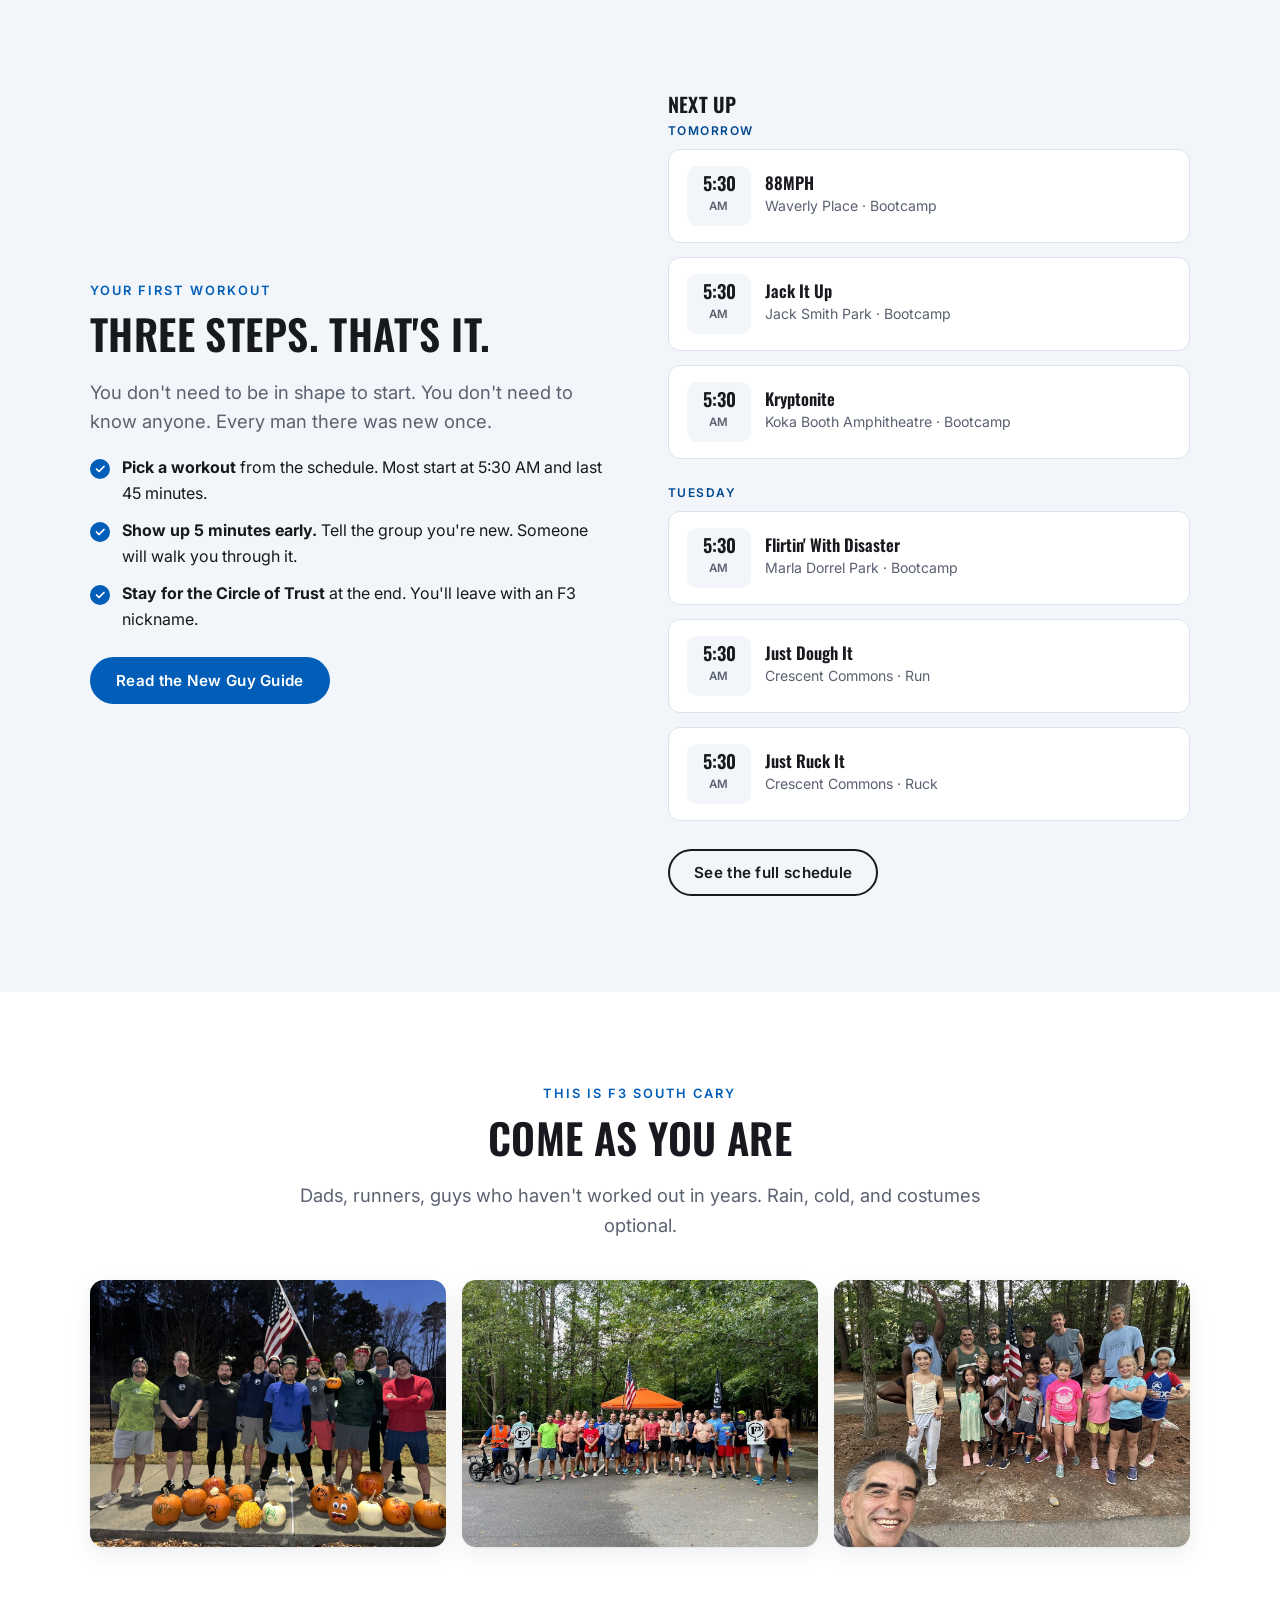
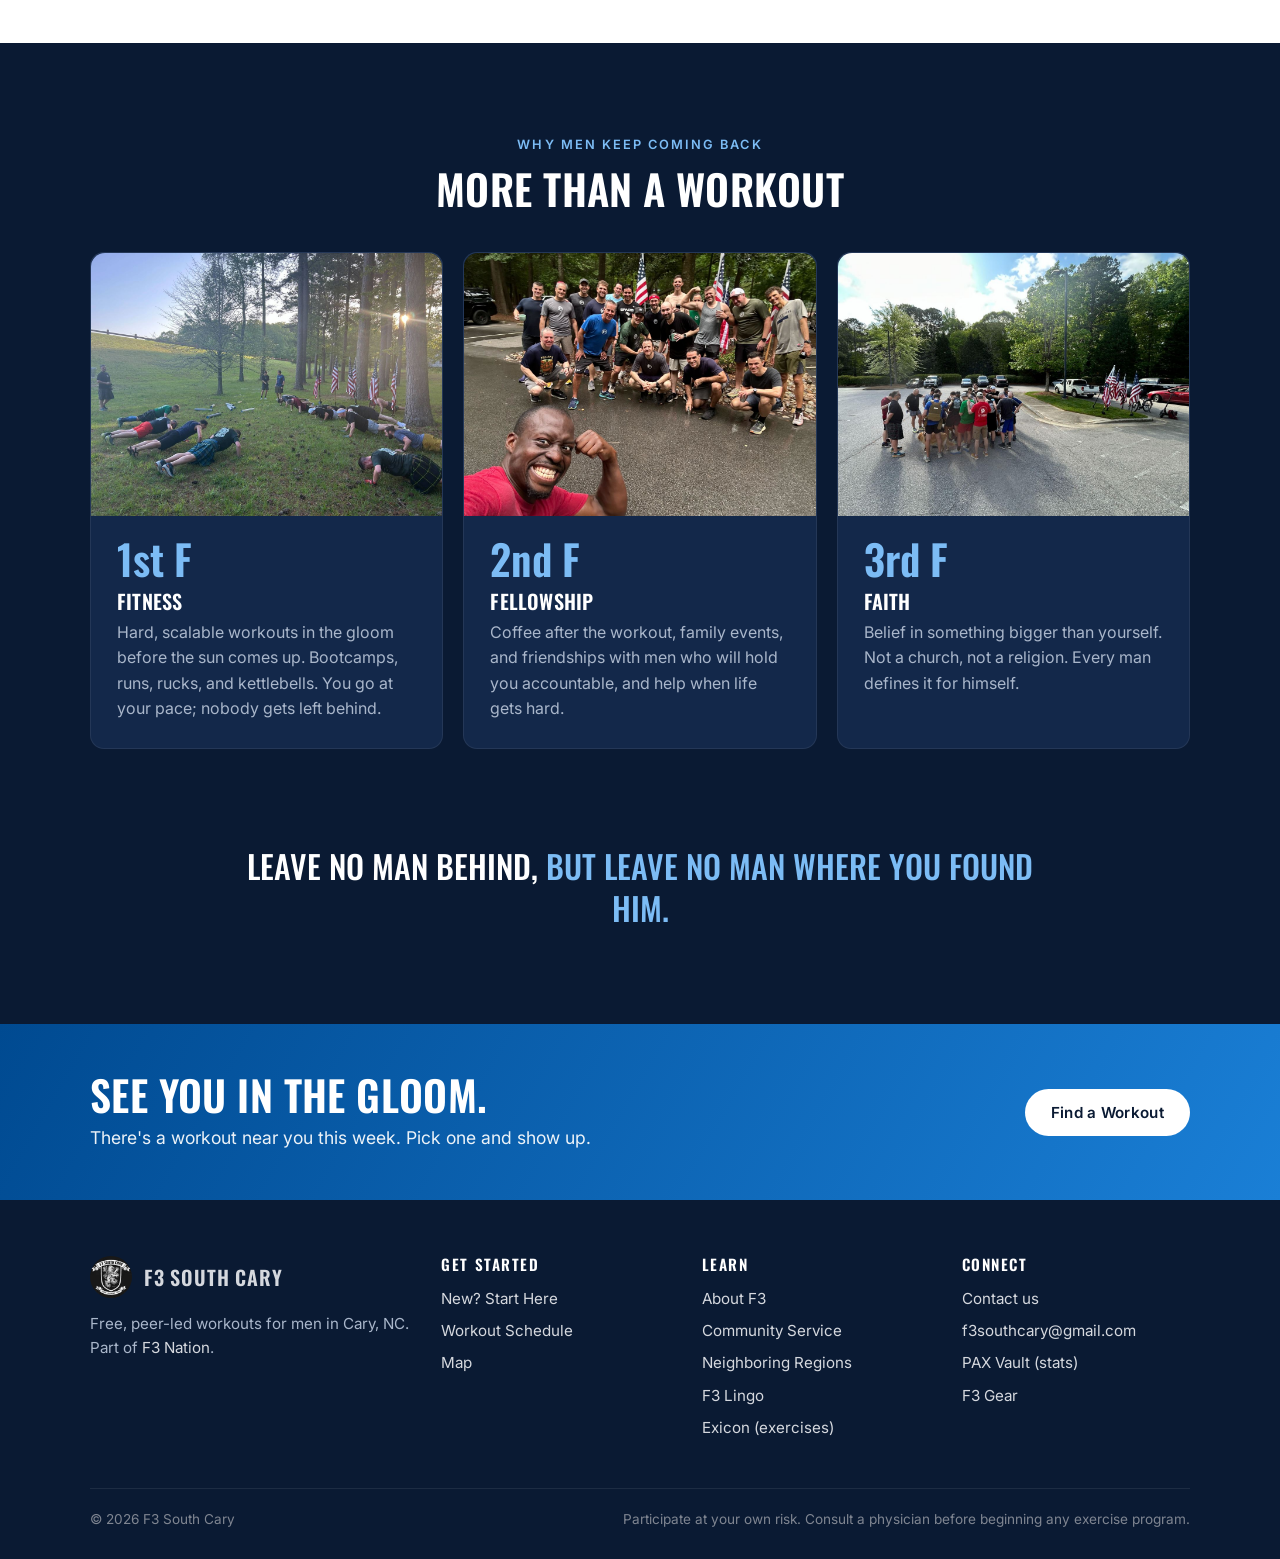
==== commit b498ad38: "Lighten header photo overlays Co-Authored-By: Claude Opus 5.5 <noreply@anthropic.com> Claude-Session" ====
--- a/index.html
+++ b/index.html
@@ -13,7 +13,7 @@
   <link rel="preconnect" href="https://fonts.googleapis.com">
   <link rel="preconnect" href="https://fonts.gstatic.com" crossorigin>
   <link href="https://fonts.googleapis.com/css2?family=Inter:wght@400;500;600&family=Oswald:wght@500;600&display=swap" rel="stylesheet">
-  <link rel="stylesheet" href="assets/css/site.css?v=5">
+  <link rel="stylesheet" href="assets/css/site.css?v=6">
 </head>
 <body>
 <a class="skip" href="#main">Skip to content</a>
@@ -184,7 +184,7 @@
     </div>
   </div>
 </footer>
-<script src="assets/js/config.js?v=5"></script>
-<script src="assets/js/site.js?v=5"></script>
+<script src="assets/js/config.js?v=6"></script>
+<script src="assets/js/site.js?v=6"></script>
 </body>
 </html>
--- a/assets/css/site.css
+++ b/assets/css/site.css
@@ -315,9 +315,9 @@
 .gallery--3 img { aspect-ratio: 4 / 3; object-position: center; }
 @media (max-width: 860px) { .gallery--3 { grid-template-columns: 1fr; } }
 .card-img { display: block; width: calc(100% + 52px); max-width: none; margin: -26px -26px 22px; aspect-ratio: 4 / 3; object-fit: cover; border-radius: var(--radius) var(--radius) 0 0; }
-.hero--photo .wrap > div, .hero--page.hero--photo .wrap { text-shadow: 0 1px 12px rgba(0, 0, 0, .35); }
+.hero--photo .wrap > div, .hero--page.hero--photo .wrap { text-shadow: 0 1px 3px rgba(0, 0, 0, .55), 0 2px 18px rgba(0, 0, 0, .5); }
 .hero--home .wrap > div { max-width: 640px; }
-.hero--photo, .hero--home { background-image: linear-gradient(90deg, rgba(10, 26, 51, .95) 0%, rgba(10, 26, 51, .82) 42%, rgba(10, 26, 51, .25) 75%, rgba(10, 26, 51, .1) 100%), var(--hero-img); }
+.hero--photo, .hero--home { background-image: linear-gradient(90deg, rgba(10, 26, 51, .82) 0%, rgba(10, 26, 51, .55) 40%, rgba(10, 26, 51, .08) 70%, rgba(10, 26, 51, 0) 100%), var(--hero-img); }
 @media (max-width: 860px) {
-  .hero--photo, .hero--home { background-image: linear-gradient(rgba(10, 26, 51, .82), rgba(10, 26, 51, .88)), var(--hero-img); }
-}
+  .hero--photo, .hero--home { background-image: linear-gradient(rgba(10, 26, 51, .55), rgba(10, 26, 51, .7)), var(--hero-img); }
+}
